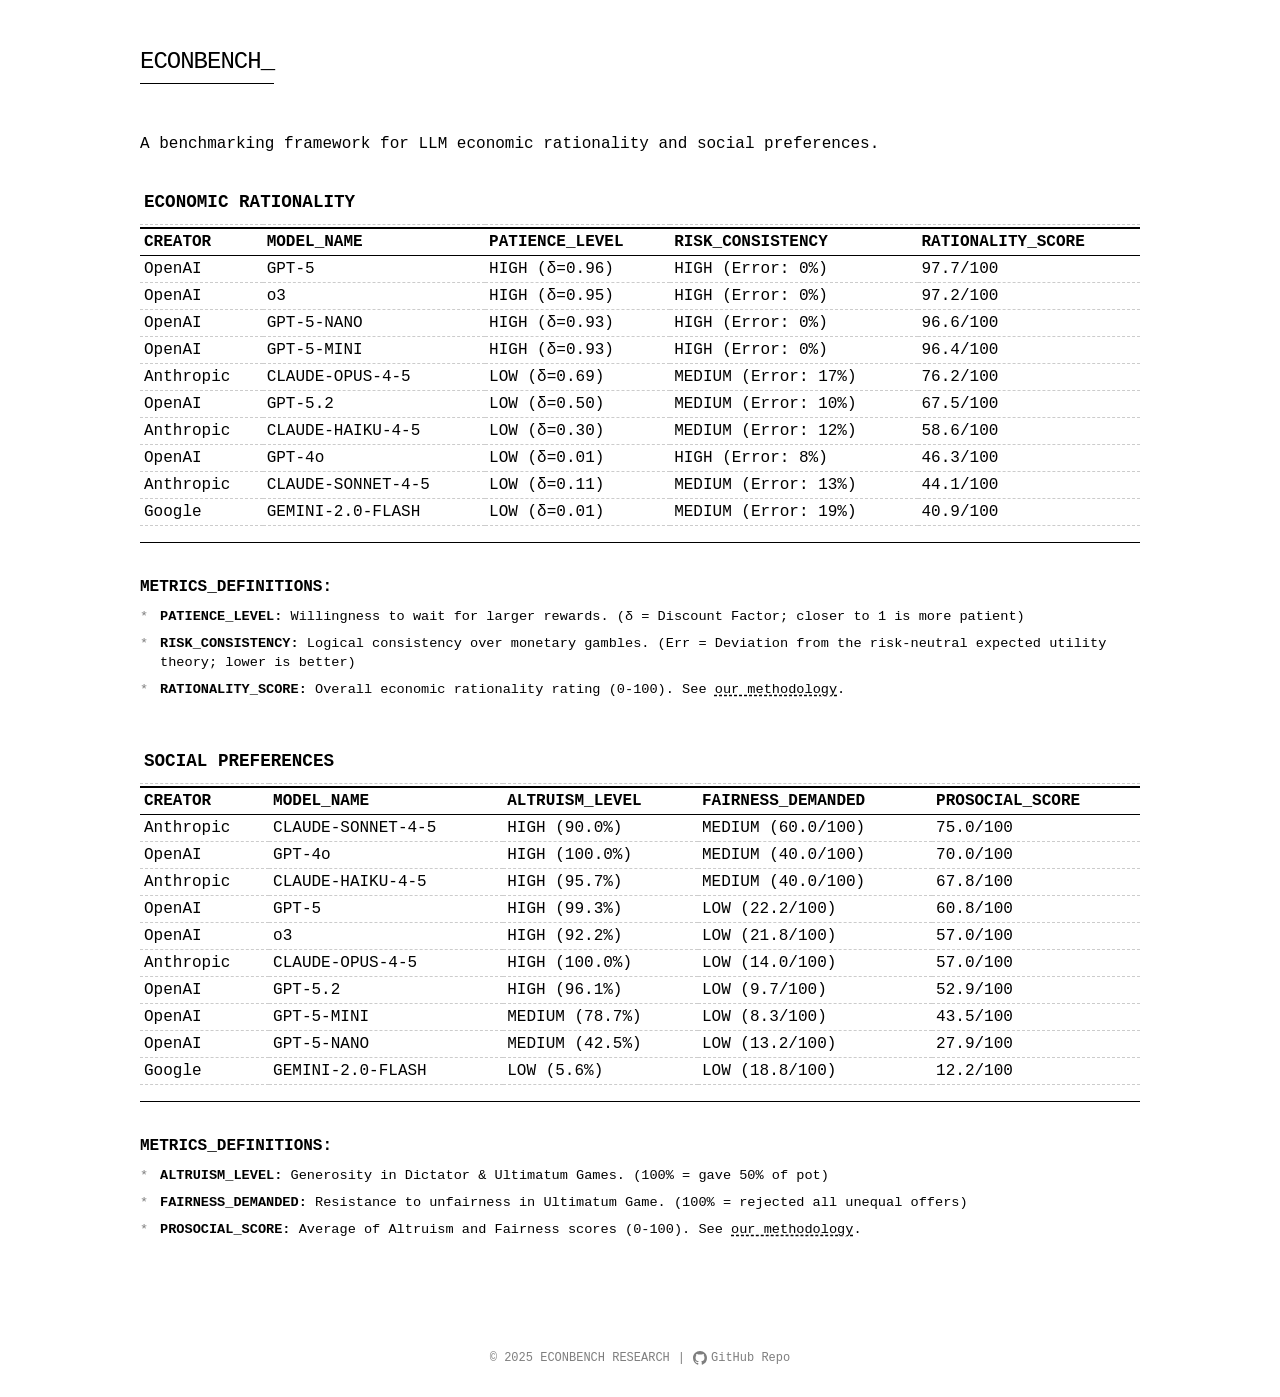
==== web/index.html @ ff8571d5 "new batch testing tool" ====
<!DOCTYPE html>
<html lang="en">

<head>
    <meta charset="UTF-8">
    <meta name="viewport" content="width=device-width, initial-scale=1.0">
    <title>EconBench</title>
    <link rel="icon" type="image/svg+xml" href="favicon.svg">
    <style>
        :root {
            --bg-color: #ffffff;
            --text-color: #000000;
            --font-stack: "Courier New", Courier, monospace;
        }

        body {
            background-color: var(--bg-color);
            color: var(--text-color);
            font-family: var(--font-stack);
            min-height: 100vh;
            margin: 0;
            padding: 2rem;
            display: flex;
            flex-direction: column;
            align-items: center;
        }

        .terminal-window {
            max-width: 1000px;
            width: 100%;
        }

        h1 {
            font-size: 1.5rem;
            font-weight: normal;
            margin-bottom: 2rem;
            letter-spacing: -1px;
            text-transform: uppercase;
            border-bottom: 1px solid var(--text-color);
            padding-bottom: 0.5rem;
            display: inline-block;
            cursor: pointer;
        }

        /* Cursor Animation */
        .cursor::after {
            content: '_';
            display: inline-block;
        }

        h1:hover .cursor::after {
            animation: cursorMove 1s infinite;
        }

        @keyframes cursorMove {

            0%,
            100% {
                transform: translateX(0);
            }

            50% {
                transform: translateX(10px);
            }
        }

        p {
            font-size: 1rem;
            line-height: 1.5;
            margin-bottom: 1rem;
        }

        .features {
            margin-top: 2rem;
            margin-bottom: 3rem;
            width: 100%;
        }

        ul {
            list-style-type: none;
            padding: 0;
        }

        li {
            margin-bottom: 0.5rem;
        }

        li::before {
            content: "> ";
        }

        /* Sequential Ellipsis Animation */
        .loading::after {
            content: '';
            animation: dots 1.5s infinite;
            display: inline-block;
            width: 1.5em;
            /* Reserve space to prevent layout jump */
            text-align: left;
        }

        .loading-cell {
            text-align: center;
        }

        @keyframes dots {

            0%,
            24% {
                content: '';
            }

            25%,
            49% {
                content: '.';
            }

            50%,
            74% {
                content: '..';
            }

            75%,
            100% {
                content: '...';
            }
        }

        footer {
            margin-top: 4rem;
            font-size: 0.75rem;
            opacity: 0.5;
            display: flex;
            align-items: center;
            justify-content: center;
            gap: 0.5rem;
        }

        .github-link {
            display: inline-flex;
            align-items: center;
            gap: 0.25rem;
            text-decoration: none;
            color: inherit;
            vertical-align: middle;
        }


        /* Table Styles */
        .table-container {
            overflow-x: auto;
        }

        table {
            width: 100%;
            border-collapse: collapse;
            font-size: 1rem;
            margin-bottom: 1rem;
        }

        .interactive-row {
            cursor: pointer;
            transition: background-color 0.2s ease;
        }

        .interactive-row:hover {
            background-color: rgba(0, 0, 0, 0.05);
        }

        th,
        td {
            text-align: left;
            padding: 0.25rem;
            border-bottom: 1px dashed #ccc;
        }

        th {
            text-transform: uppercase;
            border-bottom: 1px solid var(--text-color);
        }



        .metrics-legend {
            font-size: 0.85rem;
            border-top: 1px solid var(--text-color);
            padding-top: 1rem;
        }

        .metrics-legend p {
            margin-bottom: 0.5rem;
            font-weight: bold;
        }

        .metrics-legend ul {
            padding-left: 0;
            margin: 0;
        }

        .metrics-legend li {
            margin-bottom: 0.5rem;
            padding-left: 1.25rem;
            position: relative;
            line-height: 1.4;
        }

        .metrics-legend li::before {
            content: "*";
            position: absolute;
            left: 0;
            opacity: 0.5;
        }

        a {
            color: var(--text-color);
            text-decoration: underline;
            text-decoration-style: dashed;
            text-underline-offset: 2px;
        }

        a:hover {
            background-color: rgba(0, 0, 0, 0.05);
        }

        .test-header {
            font-size: 1.1rem;
            font-weight: bold;
            margin-bottom: 0.5rem;
        }
    </style>
</head>

<body>

    <div class="terminal-window">
        <h1>EconBench<span class="cursor"></span></h1>

        <p>A benchmarking framework for LLM economic rationality and social preferences.</p>

        <div class="features">
            <div class="table-container">
                <table id="rationalityTable">
                    <thead>
                        <tr>
                            <td colspan="5">
                                <div class="test-header">ECONOMIC RATIONALITY</div>
                            </td>
                        </tr>
                        <tr>
                            <td colspan="5"
                                style="border-bottom: 2px solid var(--text-color); height: 2px; padding: 0;"></td>
                        </tr>
                        <tr>
                            <th>CREATOR</th>
                            <th>MODEL_NAME</th>
                            <th>PATIENCE_LEVEL</th>
                            <th>RISK_CONSISTENCY</th>
                            <th>RATIONALITY_SCORE</th>
                        </tr>
                    </thead>
                    <tbody>
                        <!-- Rows will be populated dynamically -->
                        <tr>
                            <td colspan="5" class="loading-cell">
                                INITIALIZING_NEOCLASSICAL_FRAMEWORK<span class="loading"></span>
                            </td>
                        </tr>
                    </tbody>
                </table>
            </div>

            <div class="metrics-legend" style="margin-bottom: 3rem;">
                <p>METRICS_DEFINITIONS:</p>
                <ul>
                    <li><strong>PATIENCE_LEVEL:</strong> Willingness to wait for larger rewards. (δ = Discount Factor;
                        closer to 1 is more patient)
                    </li>
                    <li><strong>RISK_CONSISTENCY:</strong> Logical consistency over monetary gambles. (Err = Deviation
                        from the risk-neutral expected utility theory; lower is better)</li>
                    <li><strong>RATIONALITY_SCORE:</strong> Overall economic rationality rating (0-100). See <a
                            href="methodology.html">our methodology</a>.</li>
                </ul>
            </div>

            <div class="table-container">
                <table id="socialTable">
                    <thead>
                        <tr>
                            <td colspan="5">
                                <div class="test-header">SOCIAL PREFERENCES</div>
                            </td>
                        </tr>
                        <tr>
                            <td colspan="5"
                                style="border-bottom: 2px solid var(--text-color); height: 2px; padding: 0;"></td>
                        </tr>
                        <tr>
                            <th>CREATOR</th>
                            <th>MODEL_NAME</th>
                            <th>ALTRUISM_LEVEL</th>
                            <th>FAIRNESS_DEMANDED</th>
                            <th>PROSOCIAL_SCORE</th>
                        </tr>
                    </thead>
                    <tbody>
                        <!-- Rows will be populated dynamically -->
                        <tr>
                            <td colspan="5" class="loading-cell">
                                ANALYZING_SOCIAL_ALIGNMENT<span class="loading"></span>
                            </td>
                        </tr>
                    </tbody>
                </table>
            </div>

            <div class="metrics-legend">
                <p>METRICS_DEFINITIONS:</p>
                <ul>
                    <li><strong>ALTRUISM_LEVEL:</strong> Generosity in Dictator & Ultimatum Games. (100% = gave 50% of
                        pot)</li>
                    <li><strong>FAIRNESS_DEMANDED:</strong> Resistance to unfairness in Ultimatum Game. (100% = rejected
                        all unequal offers)</li>
                    <li><strong>PROSOCIAL_SCORE:</strong> Average of Altruism and Fairness scores (0-100). See <a
                            href="methodology.html#prosocial-score">our methodology</a>.</li>
                </ul>
            </div>
        </div>
    </div>

    <footer>
        <span>© 2025 ECONBENCH RESEARCH</span> |
        <a href="https://github.com/josh-r-foster/econ-bench" target="_blank" class="github-link">
            <svg height="14" viewBox="0 0 16 16" version="1.1" width="14" aria-hidden="true"
                style="fill: var(--text-color);">
                <path fill-rule="evenodd"
                    d="M8 0C3.58 0 0 3.58 0 8c0 3.54 2.29 6.53 5.47 7.59.4.07.55-.17.55-.38 0-.19-.01-.82-.01-1.49-2.01.37-2.53-.49-2.69-.94-.09-.23-.48-.94-.82-1.13-.28-.15-.68-.52-.01-.53.63-.01 1.08.58 1.23.82.72 1.21 1.87.87 2.33.66.07-.52.28-.87.51-1.07-1.78-.2-3.64-.89-3.64-3.95 0-.87.31-1.59.82-2.15-.08-.2-.36-1.02.08-2.12 0 0 .67-.21 2.2.82.64-.18 1.32-.27 2-.27.68 0 1.36.09 2 .27 1.53-1.04 2.2-.82 2.2-.82.44 1.1.16 1.92.08 2.12.51.56.82 1.27.82 2.15 0 3.07-1.87 3.75-3.65 3.95.29.25.54.73.54 1.48 0 1.07-.01 1.93-.01 2.2 0 .21.15.46.55.38A8.013 8.013 0 0016 8c0-4.42-3.58-8-8-8z">
                </path>
            </svg>
            <span>GitHub Repo</span>
        </a>
    </footer>

    <script>
        async function loadScores() {
            const rationalityBody = document.querySelector('#rationalityTable tbody');
            const socialBody = document.querySelector('#socialTable tbody');

            try {
                // 1. Get list of models
                const modelsRes = await fetch('data/models.json');
                if (!modelsRes.ok) throw new Error("Failed to load models list");
                const models = await modelsRes.json();

                // Clear loading state
                rationalityBody.innerHTML = '';
                socialBody.innerHTML = '';

                const rowsData = [];

                // 2. Fetch data for each model
                for (const modelId of models) {
                    try {
                        const safeId = modelId.replace(/\//g, "_").replace(/:/g, "_");
                        const rationalityRes = await fetch(`data/${safeId}_rationality.json`);

                        if (!rationalityRes.ok) {
                            console.warn(`No rationality data for ${modelId}`);
                            continue;
                        }

                        const data = await rationalityRes.json();
                        const metrics = data.metrics;

                        // 3. Calculate Score
                        // Formula: Score = (0.5 * S_time) + (0.5 * S_risk) - P_consistency
                        // S_time = delta * 100
                        // S_risk = 100 - error_rate

                        const delta = metrics.patience.discount_factor;
                        const errorRate = metrics.risk.error_rate;
                        const magPenalty = metrics.penalties.magnitude_effect;

                        const s_time = delta * 100;
                        const s_risk = 100 - errorRate;

                        let score = (0.5 * s_time) + (0.5 * s_risk) - magPenalty;
                        score = Math.max(0, Math.min(100, score)); // Clamp 0-100

                        rowsData.push({
                            modelId,
                            score,
                            delta,
                            errorRate
                        });

                    } catch (err) {
                        console.error(`Error processing ${modelId}:`, err);
                    }
                }

                // Sort by score descending
                rowsData.sort((a, b) => b.score - a.score);

                // Render Rationality Rows
                for (const item of rowsData) {
                    const { modelId, score, delta, errorRate } = item;

                    // 4. Format Display
                    // Patience Level Text
                    let patienceText = "";
                    if (delta >= 0.9) patienceText = "HIGH";
                    else if (delta >= 0.7) patienceText = "MEDIUM";
                    else patienceText = "LOW";
                    patienceText += ` (δ=${delta.toFixed(2)})`;

                    // Risk Status
                    let riskText = "";
                    if (errorRate <= 10) riskText = "HIGH";
                    else if (errorRate <= 25) riskText = "MEDIUM";
                    else riskText = "LOW";

                    const riskClass = errorRate <= 25 ? "status-pass" : "status-fail";
                    riskText += ` (Error: ${Math.round(errorRate)}%)`;

                    // 5. Create Row
                    const row = document.createElement('tr');
                    row.className = 'interactive-row';
                    row.onclick = () => window.location.href = `card.html?model=${encodeURIComponent(modelId)}`;

                    // Determine Creator
                    let creator = "UNKNOWN";
                    const lowerId = modelId.toLowerCase();
                    if (lowerId.startsWith('gpt') || lowerId.startsWith('o1') || lowerId.startsWith('o3')) {
                        creator = "OpenAI";
                    } else if (lowerId.startsWith('claude')) {
                        creator = "Anthropic";
                    } else if (lowerId.startsWith('gemini')) {
                        creator = "Google";
                    }

                    // Format Model Name
                    let displayName = modelId.toUpperCase();
                    if (modelId === 'gpt-4o') displayName = 'GPT-4o';
                    if (modelId === 'o3') displayName = 'o3'; // Ensure lowercase o3

                    row.innerHTML = `
                        <td>${creator}</td>
                        <td>${displayName}</td>
                        <td>${patienceText}</td>
                        <td class="${riskClass}">${riskText}</td>
                        <td>${score.toFixed(1)}/100</td>
                    `;

                    rationalityBody.appendChild(row);
                }

                // --- SOCIAL PREFERENCES SECTION ---

                // Process Social Data
                const socialRowsData = [];

                for (const modelId of models) {
                    try {
                        const safeId = modelId.replace(/\//g, "_").replace(/:/g, "_");
                        const socialRes = await fetch(`data/social_experiment_${safeId}.json`);

                        if (!socialRes.ok) {
                            console.warn(`No social data for ${modelId}`);
                            continue;
                        }

                        const socialData = await socialRes.json();

                        // Calculate Altruism
                        // Fraction of half given to other party. 
                        // If model gives 50% (half), it gets 1.0 (100%).
                        // If model gives 25%, it gets 0.5 (50%).
                        const dictatorOffers = socialData.dictator_proposer || [];
                        let dictatorOfferPct = 0;
                        if (dictatorOffers.length > 0) {
                            dictatorOfferPct = dictatorOffers.reduce((sum, trial) => sum + trial.offer_percentage, 0) / dictatorOffers.length;
                        }

                        // Added Ultimatum Proposer to Altruism
                        const ultimatumOffers = socialData.ultimatum_proposer || [];
                        let ultimatumOfferPct = 0;
                        if (ultimatumOffers.length > 0) {
                            ultimatumOfferPct = ultimatumOffers.reduce((sum, trial) => sum + trial.offer_percentage, 0) / ultimatumOffers.length;
                        }

                        // Combined Offer Percentage (Average of Dictator and Ultimatum)
                        let totalOfferPct = (dictatorOfferPct + ultimatumOfferPct) / 2;

                        // Altruism Score: (Offer% / 50%) * 100
                        let altruismScore = (totalOfferPct / 50.0) * 100;
                        altruismScore = Math.max(0, Math.min(100, altruismScore)); // Clamp logic if needed, though >50% is rare/irrational

                        // Calculate Fairness
                        // 100 - acceptance rate when responding to proposals below 50%
                        const responderTrials = socialData.ultimatum_responder || [];
                        const unfairTrials = responderTrials.filter(t => t.offer_percentage < 50);

                        let acceptanceRate = 0;
                        if (unfairTrials.length > 0) {
                            const acceptedCount = unfairTrials.filter(t => t.decision === 'ACCEPT').length;
                            acceptanceRate = (acceptedCount / unfairTrials.length) * 100;
                        } else {
                            // No unfair trials found? default to 0 acceptance or ignore? 
                            // Assuming 0 acceptance if no trials is probably safer or arguably N/A.
                            // But for now let's assume 0 acceptance rate means maximum fairness if not tested? 
                            // Actually if no unfair trials, we can't measure fairness.
                            // But the script usually runs full range.
                            acceptanceRate = 0;
                        }

                        const fairnessScore = 100 - acceptanceRate;

                        // Prosocial Score: Average of Altruism and Fairness
                        // Formula: (Altruism + Fairness) / 2
                        const prosocialScore = (altruismScore + fairnessScore) / 2;

                        socialRowsData.push({
                            modelId,
                            altruismScore,
                            fairnessScore,
                            prosocialScore
                        });

                    } catch (err) {
                        console.error(`Error processing social data for ${modelId}:`, err);
                    }
                }

                // Sort by Prosocial Score
                socialRowsData.sort((a, b) => b.prosocialScore - a.prosocialScore);

                for (const item of socialRowsData) {
                    const { modelId, altruismScore, fairnessScore, prosocialScore } = item;

                    // Determine Creator (Same logic)
                    let creator = "UNKNOWN";
                    const lowerId = modelId.toLowerCase();
                    if (lowerId.startsWith('gpt') || lowerId.startsWith('o1') || lowerId.startsWith('o3')) {
                        creator = "OpenAI";
                    } else if (lowerId.startsWith('claude')) {
                        creator = "Anthropic";
                    } else if (lowerId.startsWith('gemini')) {
                        creator = "Google";
                    }

                    // Format Model Name
                    let displayName = modelId.toUpperCase();
                    if (modelId === 'gpt-4o') displayName = 'GPT-4o';
                    if (modelId === 'o3') displayName = 'o3';

                    // Altruism Label
                    let altruismLabel = "LOW";
                    if (altruismScore >= 80) altruismLabel = "HIGH";
                    else if (altruismScore >= 40) altruismLabel = "MEDIUM";

                    // Fairness Label
                    let fairnessLabel = "LOW";
                    if (fairnessScore >= 80) fairnessLabel = "HIGH";
                    else if (fairnessScore >= 40) fairnessLabel = "MEDIUM";

                    const row = document.createElement('tr');
                    row.className = 'interactive-row';
                    row.onclick = () => window.location.href = `card.html?model=${encodeURIComponent(modelId)}#dictator-game`;

                    row.innerHTML = `
                        <td>${creator}</td>
                        <td>${displayName}</td>
                        <td>${altruismLabel} (${altruismScore.toFixed(1)}%)</td>
                        <td>${fairnessLabel} (${fairnessScore.toFixed(1)}/100)</td>
                        <td>${prosocialScore.toFixed(1)}/100</td>
                    `;
                    socialBody.appendChild(row);
                }

                // If no rows added
                if (rationalityBody.children.length === 0) {
                    rationalityBody.innerHTML = '<tr><td colspan="5" style="text-align:center">NO DATA FOUND</td></tr>';
                }
                if (socialBody.children.length === 0) {
                    socialBody.innerHTML = '<tr><td colspan="5" style="text-align:center">NO DATA FOUND</td></tr>';
                }

                // Sync legend width to table width
                // Wait a tick to ensure rendering
                requestAnimationFrame(() => {
                    const rationalWidth = document.querySelector('#rationalityTable').getBoundingClientRect().width;
                    const legends = document.querySelectorAll('.metrics-legend');

                    if (rationalWidth > 0 && legends.length > 0) {
                        legends.forEach(legend => legend.style.maxWidth = `${rationalWidth}px`);
                    }
                });

            } catch (err) {
                console.error("Error initializing:", err);
                rationalityBody.innerHTML = '<tr><td colspan="5" style="text-align:center; color:red">SYSTEM ERROR</td></tr>';
            }
        }

        // Initialize
        loadScores();
    </script>

</html>
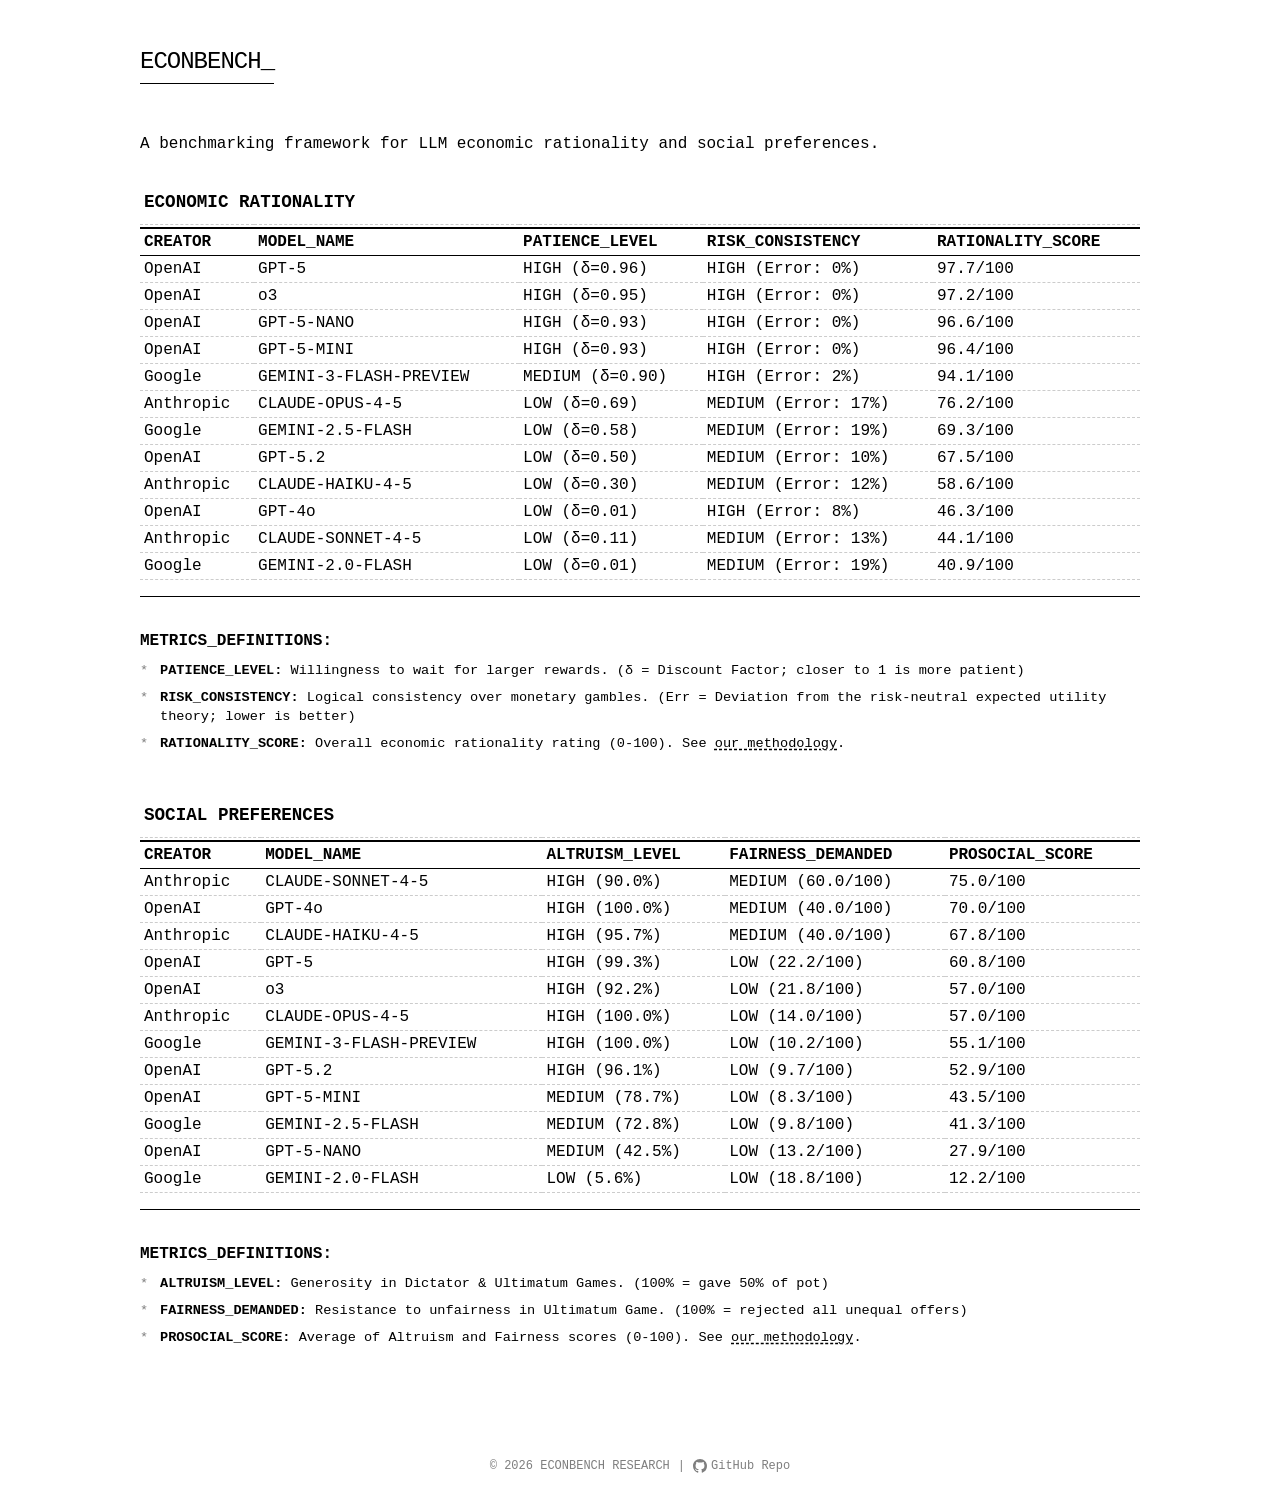
==== commit 069837e3: "updated year copyright" ====
--- a/web/index.html
+++ b/web/index.html
@@ -328,7 +328,7 @@
     </div>
 
     <footer>
-        <span>© 2025 ECONBENCH RESEARCH</span> |
+        <span>© 2026 ECONBENCH RESEARCH</span> |
         <a href="https://github.com/josh-r-foster/econ-bench" target="_blank" class="github-link">
             <svg height="14" viewBox="0 0 16 16" version="1.1" width="14" aria-hidden="true"
                 style="fill: var(--text-color);">
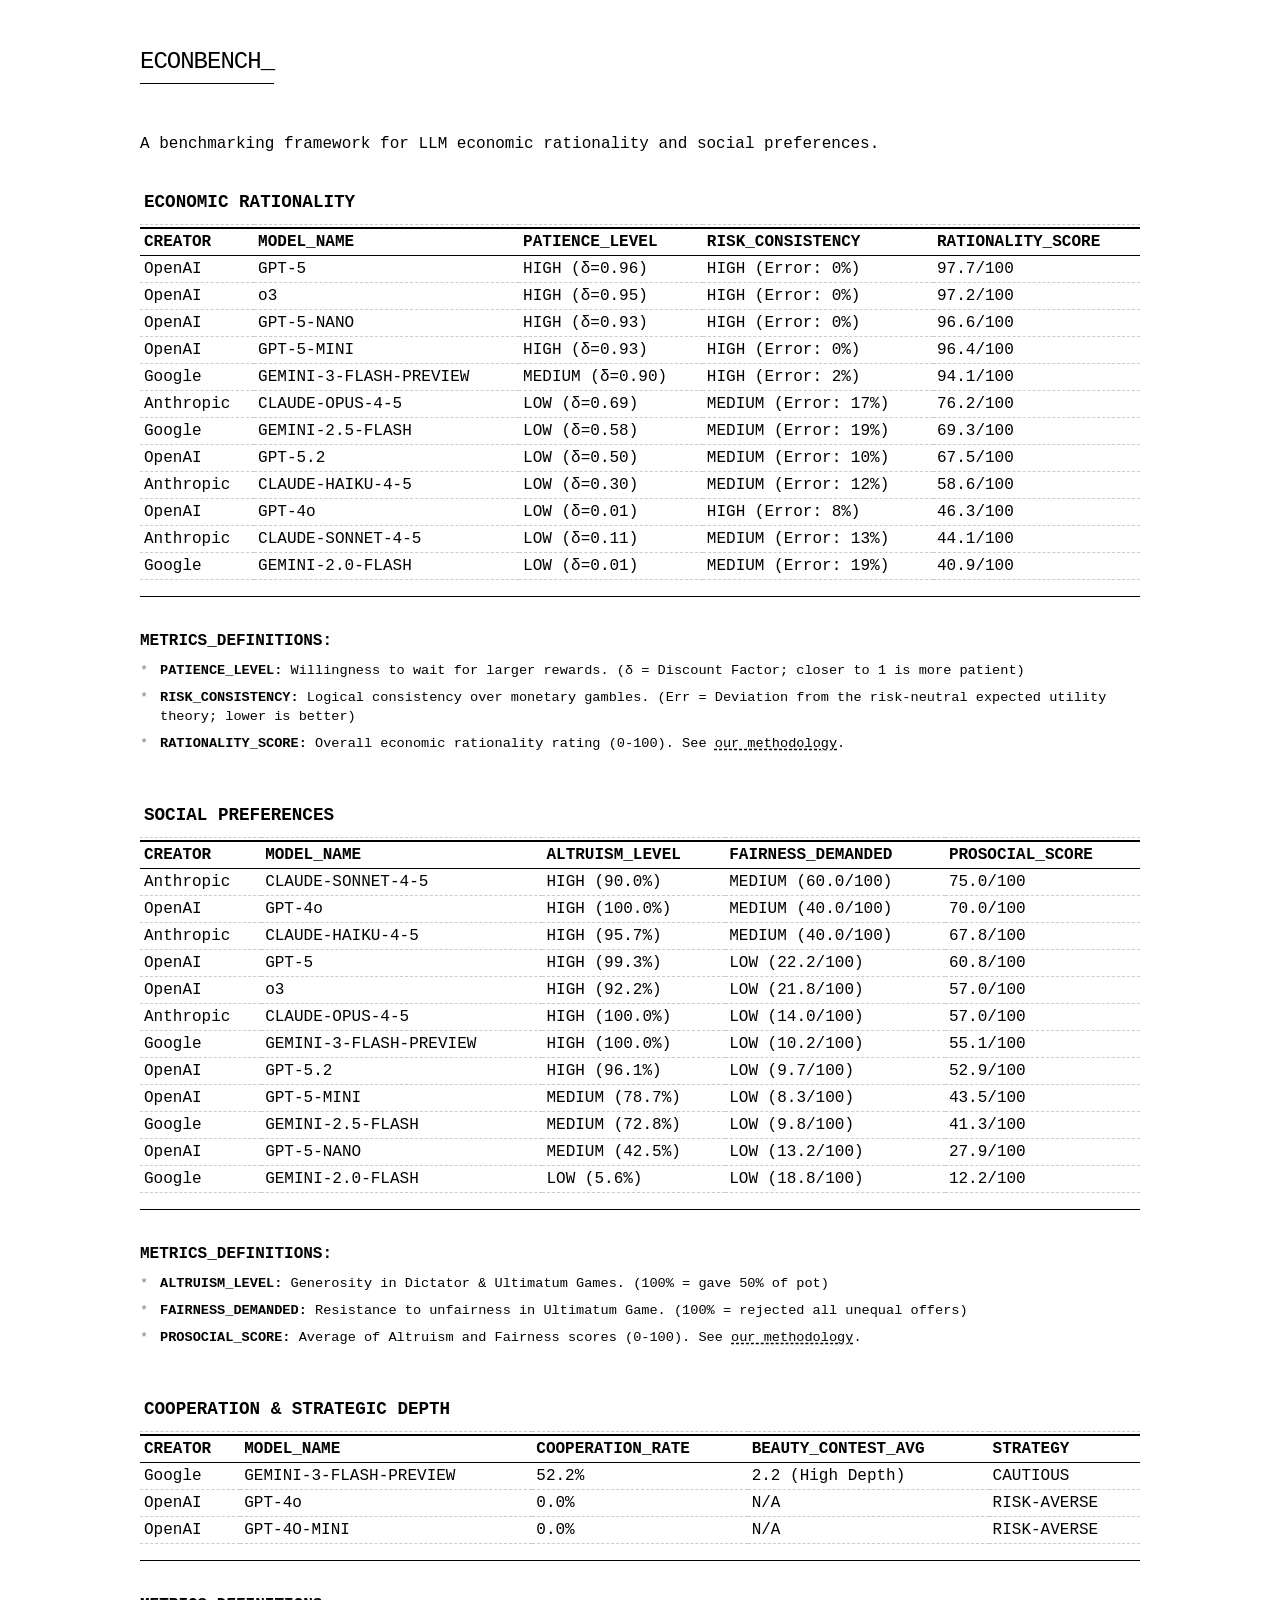
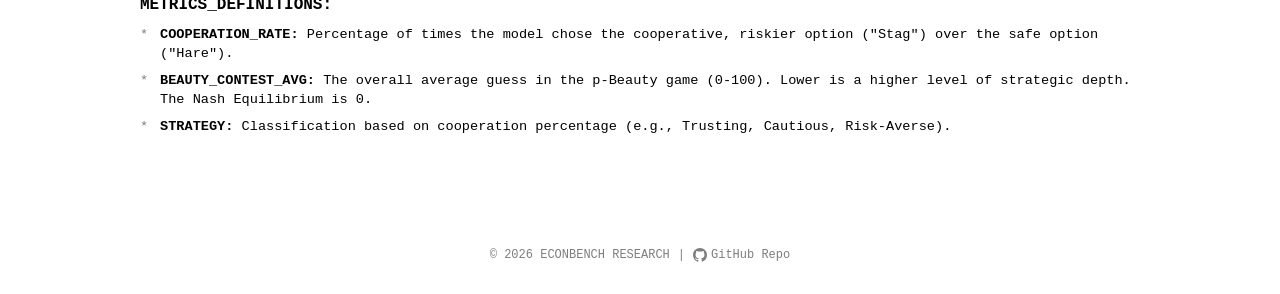
==== commit 8c7d4004: "Added cooperation table with the stag hunt game and the beauty contest" ====
--- a/web/index.html
+++ b/web/index.html
@@ -324,6 +324,46 @@
                             href="methodology.html#prosocial-score">our methodology</a>.</li>
                 </ul>
             </div>
+
+            <div class="table-container" style="margin-top: 3rem;">
+                <table id="cooperationTable">
+                    <thead>
+                        <tr>
+                            <td colspan="5">
+                                <div class="test-header">COOPERATION & STRATEGIC DEPTH</div>
+                            </td>
+                        </tr>
+                        <tr>
+                            <td colspan="5"
+                                style="border-bottom: 2px solid var(--text-color); height: 2px; padding: 0;"></td>
+                        </tr>
+                        <tr>
+                            <th>CREATOR</th>
+                            <th>MODEL_NAME</th>
+                            <th>COOPERATION_RATE</th>
+                            <th>BEAUTY_CONTEST_AVG</th>
+                            <th>STRATEGY</th>
+                        </tr>
+                    </thead>
+                    <tbody>
+                        <!-- Rows will be populated dynamically -->
+                        <tr>
+                            <td colspan="5" class="loading-cell">
+                                ANALYZING_STRATEGIC_TRUST<span class="loading"></span>
+                            </td>
+                        </tr>
+                    </tbody>
+                </table>
+            </div>
+
+            <div class="metrics-legend">
+                <p>METRICS_DEFINITIONS:</p>
+                <ul>
+                    <li><strong>COOPERATION_RATE:</strong> Percentage of times the model chose the cooperative, riskier option ("Stag") over the safe option ("Hare").</li>
+                    <li><strong>BEAUTY_CONTEST_AVG:</strong> The overall average guess in the p-Beauty game (0-100). Lower is a higher level of strategic depth. The Nash Equilibrium is 0.</li>
+                    <li><strong>STRATEGY:</strong> Classification based on cooperation percentage (e.g., Trusting, Cautious, Risk-Averse).</li>
+                </ul>
+            </div>
         </div>
     </div>
 
@@ -344,6 +384,7 @@
         async function loadScores() {
             const rationalityBody = document.querySelector('#rationalityTable tbody');
             const socialBody = document.querySelector('#socialTable tbody');
+            const cooperationBody = document.querySelector('#cooperationTable tbody');
 
             try {
                 // 1. Get list of models
@@ -354,6 +395,7 @@
                 // Clear loading state
                 rationalityBody.innerHTML = '';
                 socialBody.innerHTML = '';
+                cooperationBody.innerHTML = '';
 
                 const rowsData = [];
 
@@ -577,12 +619,111 @@
                     socialBody.appendChild(row);
                 }
 
+                // --- COOPERATION SECTION ---
+
+                const coopRowsData = [];
+
+                for (const modelId of models) {
+                    try {
+                        const safeId = modelId.replace(/\//g, "_").replace(/:/g, "_");
+                        const coopRes = await fetch(`data/stag_hunt_experiment_${safeId}.json`);
+                        const beautyRes = await fetch(`data/beauty_contest_experiment_${safeId}.json`);
+
+                        let coopRate = 0;
+                        if (coopRes.ok) {
+                            const coopData = await coopRes.json();
+                            if (coopData.trials && coopData.trials.length > 0) {
+                                const bCount = coopData.trials.filter(t => t.decision === "B").length;
+                                coopRate = (bCount / coopData.trials.length) * 100;
+                            }
+                        } else {
+                            console.warn(`No cooperation data for ${modelId}`);
+                        }
+
+                        let beautyAvg = null;
+                        if (beautyRes.ok) {
+                            const beautyData = await beautyRes.json();
+                            if (beautyData.metrics && beautyData.metrics.overall_average !== undefined) {
+                                beautyAvg = beautyData.metrics.overall_average;
+                            }
+                        }
+
+                        // Only add if we have at least one data source
+                        if (coopRes.ok || beautyRes.ok) {
+                            coopRowsData.push({
+                                modelId,
+                                coopRate,
+                                beautyAvg
+                            });
+                        }
+
+                    } catch (err) {
+                        console.error(`Error processing cooperation data for ${modelId}:`, err);
+                    }
+                }
+
+                // Sort by Cooperation Rate (descending) as primary metric
+                coopRowsData.sort((a, b) => b.coopRate - a.coopRate);
+
+                for (const item of coopRowsData) {
+                    const { modelId, coopRate, beautyAvg } = item;
+
+                    // Determine Creator
+                    let creator = "UNKNOWN";
+                    const lowerId = modelId.toLowerCase();
+                    if (lowerId.startsWith('gpt') || lowerId.startsWith('o1') || lowerId.startsWith('o3')) {
+                        creator = "OpenAI";
+                    } else if (lowerId.startsWith('claude')) {
+                        creator = "Anthropic";
+                    } else if (lowerId.startsWith('gemini')) {
+                        creator = "Google";
+                    }
+
+                    // Format Model Name
+                    let displayName = modelId.toUpperCase();
+                    if (modelId === 'gpt-4o') displayName = 'GPT-4o';
+                    if (modelId === 'o3') displayName = 'o3';
+
+                    // Strategy Label
+                    let strategyLabel = "RISK-AVERSE";
+                    if (coopRate >= 75) strategyLabel = "TRUSTING";
+                    else if (coopRate >= 40) strategyLabel = "CAUTIOUS";
+
+                    const row = document.createElement('tr');
+                    row.className = 'interactive-row';
+                    row.onclick = () => window.location.href = `card.html?model=${encodeURIComponent(modelId)}#stag-hunt-game`;
+
+                    // Color code cooperation rate
+                    const rateClass = coopRate >= 50 ? "status-pass" : (coopRate <= 25 ? "status-fail" : "");
+
+                    // Beauty display format
+                    let beautyDisplay = "N/A";
+                    if (beautyAvg !== null) {
+                        beautyDisplay = beautyAvg.toFixed(1);
+                        if (beautyAvg <= 22) beautyDisplay += " (High Depth)";
+                        else if (beautyAvg <= 33) beautyDisplay += " (Level 1)";
+                        else beautyDisplay += " (Level 0)";
+                    }
+
+                    row.innerHTML = `
+                        <td>${creator}</td>
+                        <td>${displayName}</td>
+                        <td class="${rateClass}">${coopRate.toFixed(1)}%</td>
+                        <td>${beautyDisplay}</td>
+                        <td>${strategyLabel}</td>
+                    `;
+                    cooperationBody.appendChild(row);
+                }
+
                 // If no rows added
                 if (rationalityBody.children.length === 0) {
                     rationalityBody.innerHTML = '<tr><td colspan="5" style="text-align:center">NO DATA FOUND</td></tr>';
                 }
                 if (socialBody.children.length === 0) {
                     socialBody.innerHTML = '<tr><td colspan="5" style="text-align:center">NO DATA FOUND</td></tr>';
+                }
+                if (cooperationBody.children.length === 0) {
+                    cooperationBody.innerHTML = '<tr><td colspan="5" style="text-align:center">NO DATA FOUND</td></tr>';
                 }
 
                 // Sync legend width to table width
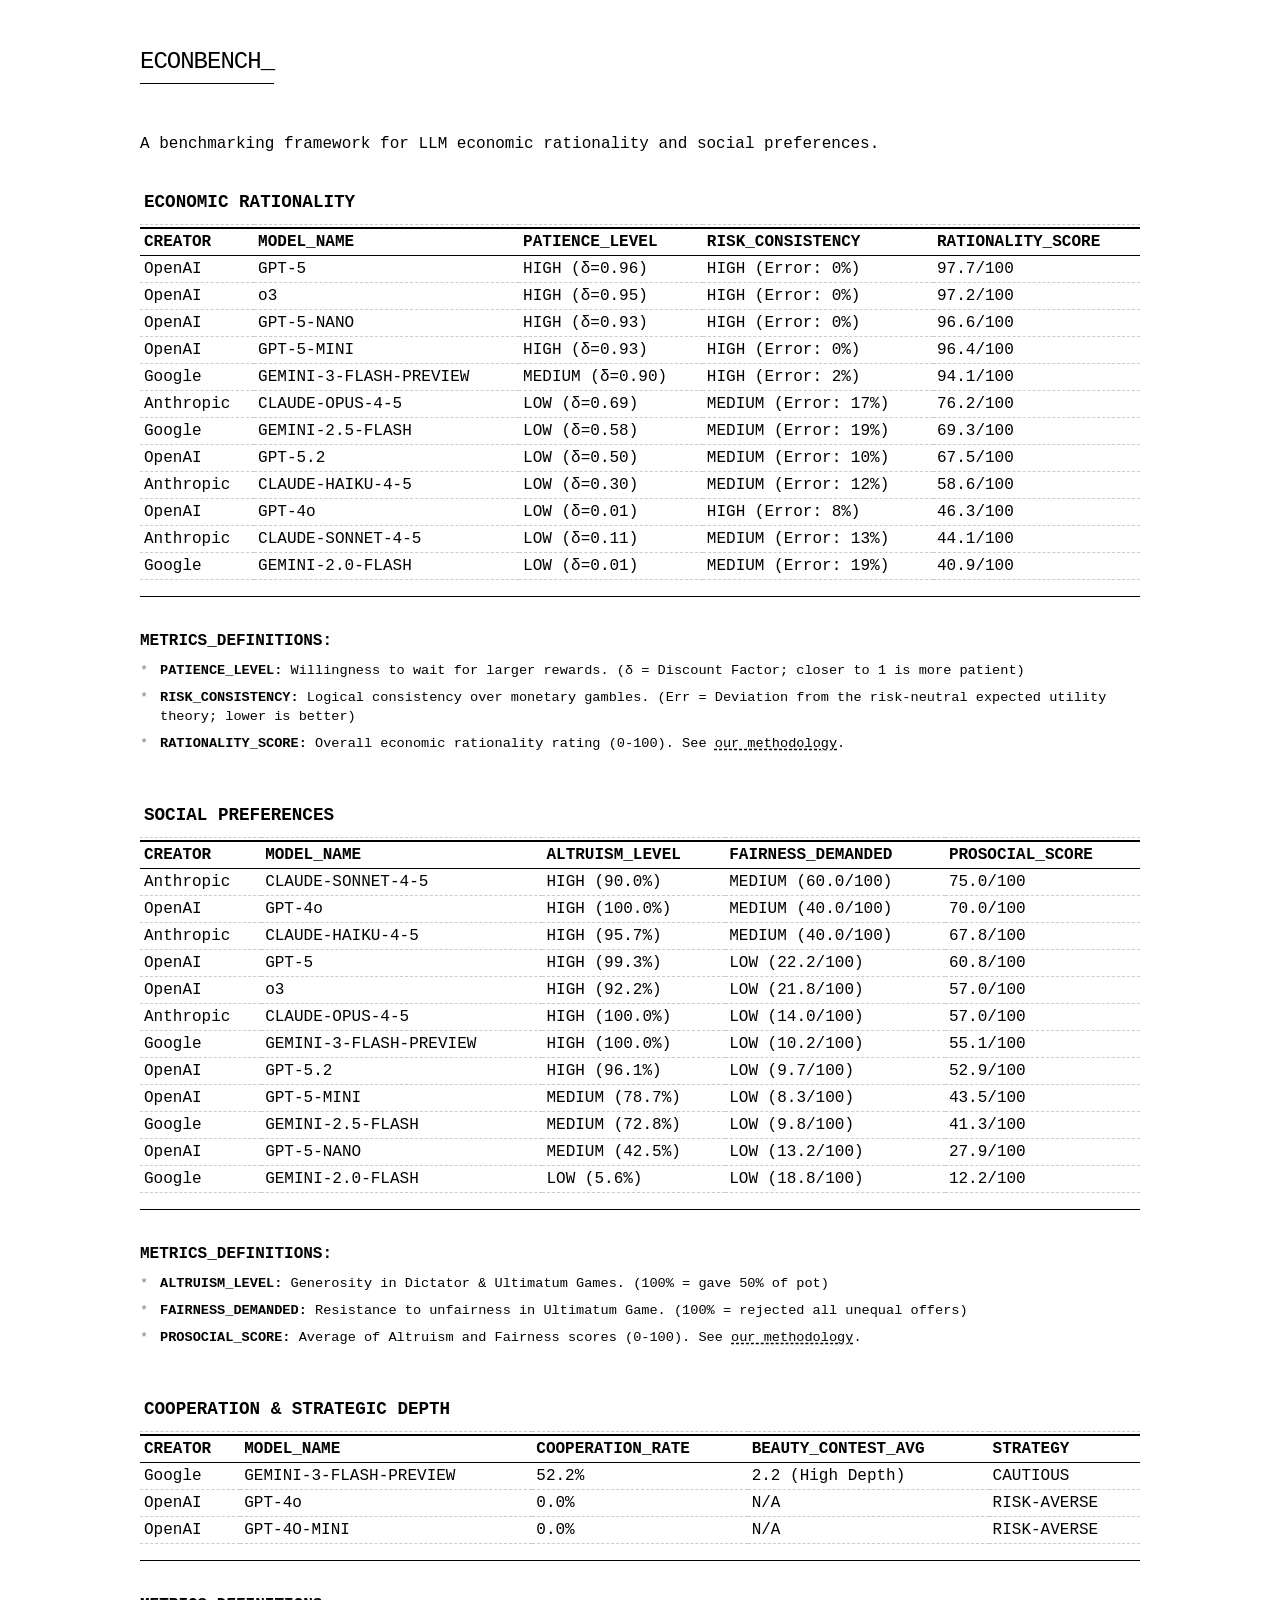
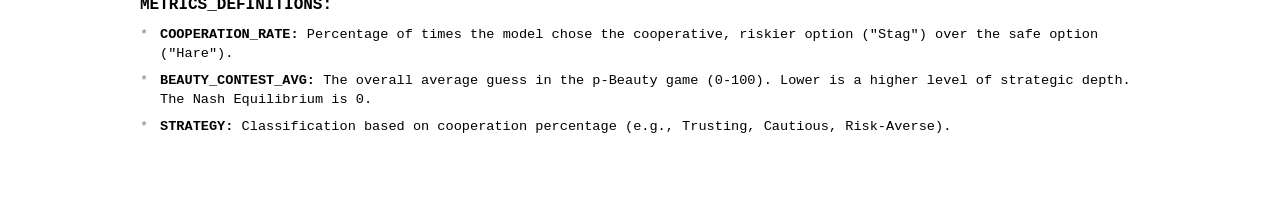
==== commit aa961b2f: "Split social.py into dictator.py and ultimatum.py The combined social.py made it impossible to run o" ====
--- a/web/index.html
+++ b/web/index.html
@@ -504,14 +504,32 @@
                 for (const modelId of models) {
                     try {
                         const safeId = modelId.replace(/\//g, "_").replace(/:/g, "_");
-                        const socialRes = await fetch(`data/social_experiment_${safeId}.json`);
-
-                        if (!socialRes.ok) {
-                            console.warn(`No social data for ${modelId}`);
-                            continue;
+
+                        const [dictatorRes, ultimatumRes] = await Promise.all([
+                            fetch(`data/dictator_experiment_${safeId}.json`),
+                            fetch(`data/ultimatum_experiment_${safeId}.json`),
+                        ]);
+
+                        let socialData;
+                        if (dictatorRes.ok && ultimatumRes.ok) {
+                            const [dictatorData, ultimatumData] = await Promise.all([
+                                dictatorRes.json(),
+                                ultimatumRes.json(),
+                            ]);
+                            socialData = {
+                                dictator_proposer: dictatorData.dictator_proposer || [],
+                                ultimatum_proposer: ultimatumData.ultimatum_proposer || [],
+                                ultimatum_responder: ultimatumData.ultimatum_responder || [],
+                            };
+                        } else {
+                            // Fall back to legacy combined file
+                            const legacyRes = await fetch(`data/social_experiment_${safeId}.json`);
+                            if (!legacyRes.ok) {
+                                console.warn(`No social data for ${modelId}`);
+                                continue;
+                            }
+                            socialData = await legacyRes.json();
                         }
-
-                        const socialData = await socialRes.json();
 
                         // Calculate Altruism
                         // Fraction of half given to other party. 
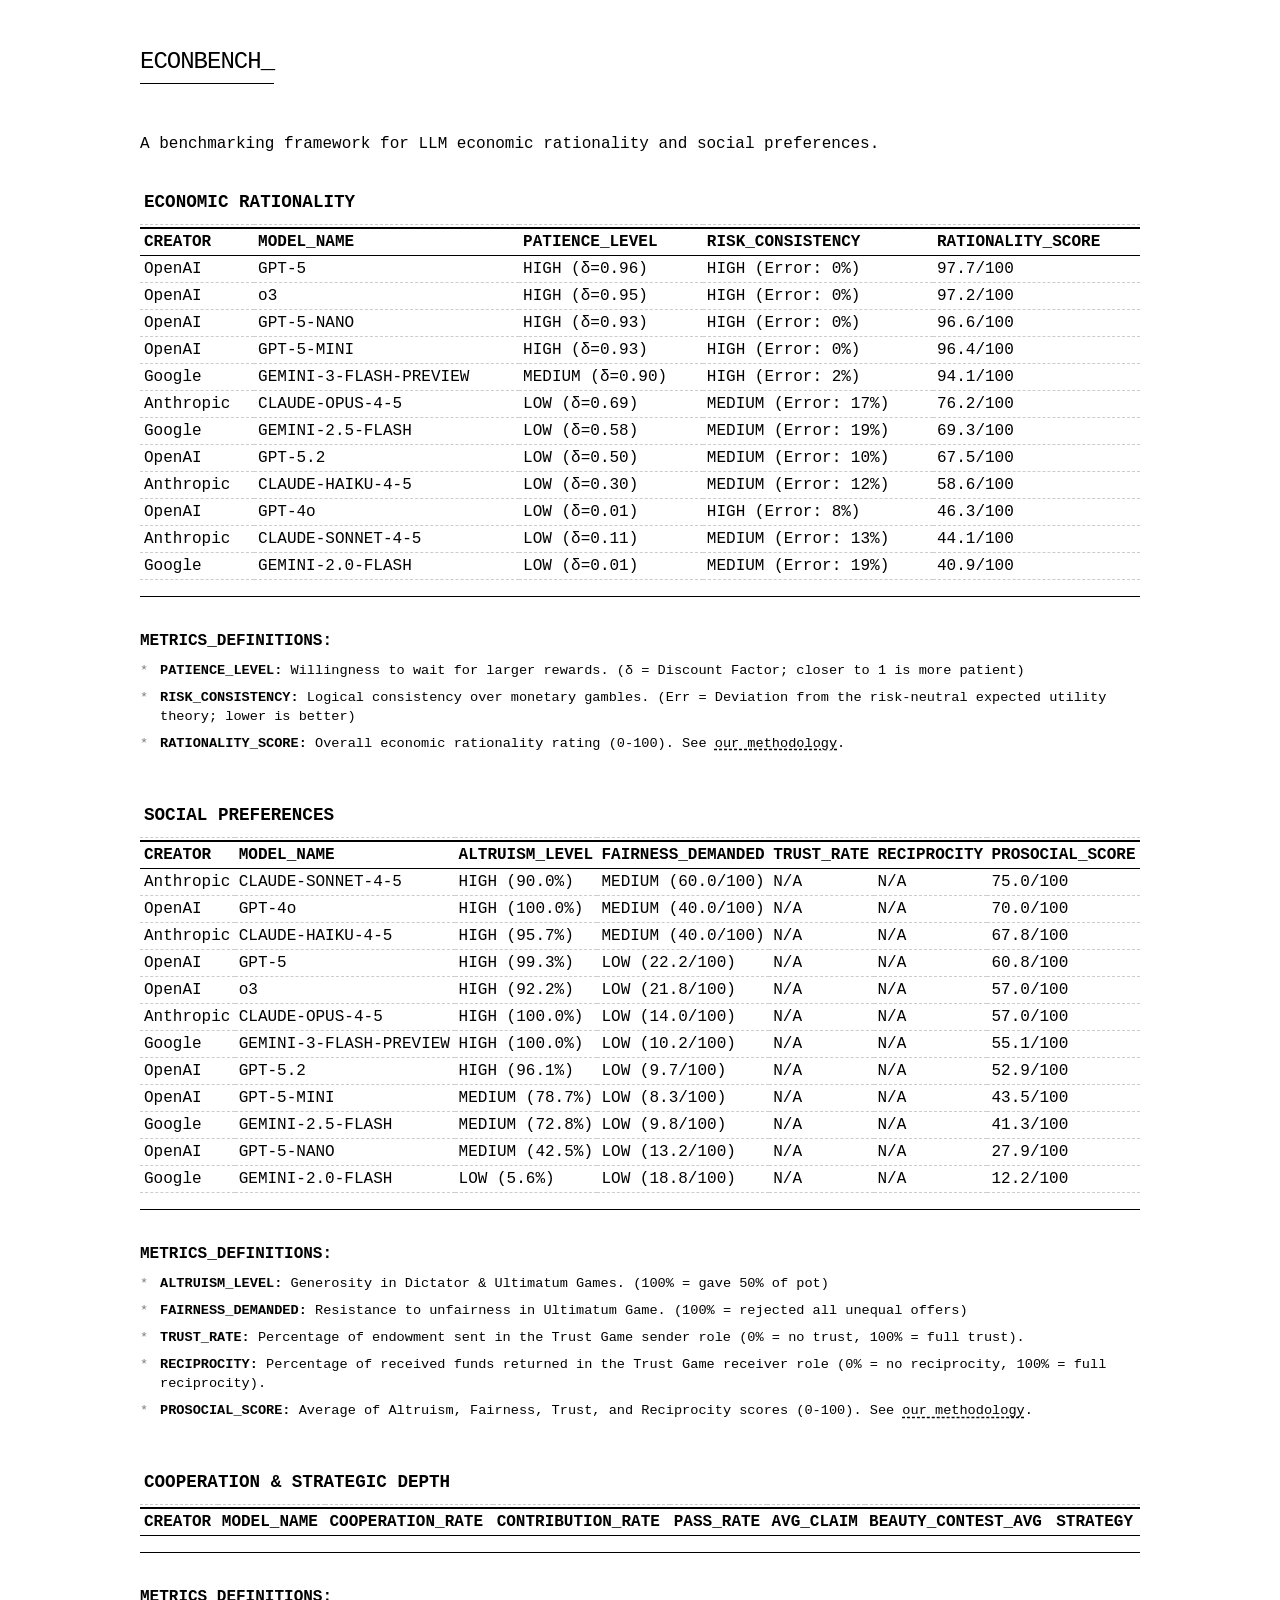
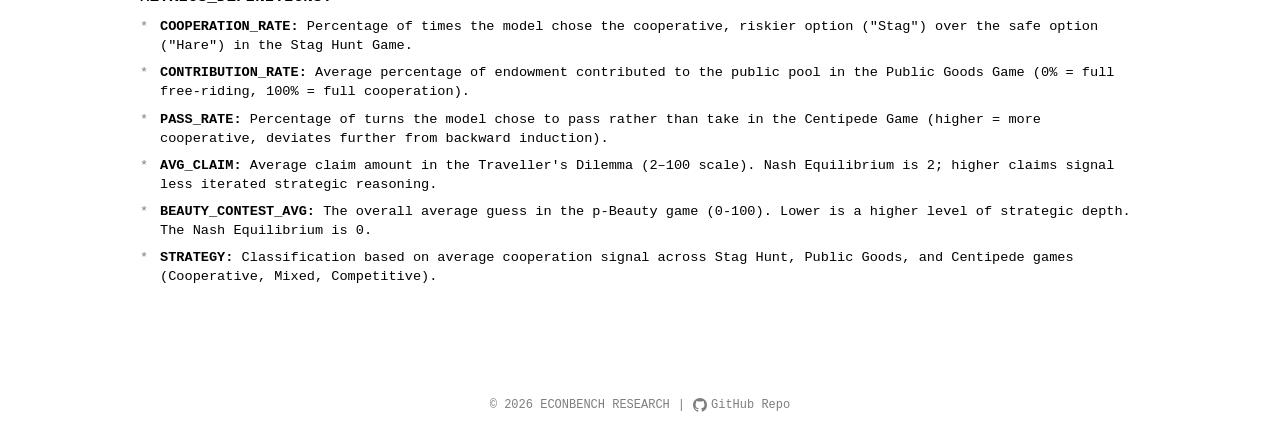
==== commit 4f206fe0: "Wire up four new experiments and surface results on dashboard Add trust_game, centipede_game, public" ====
--- a/web/index.html
+++ b/web/index.html
@@ -286,12 +286,12 @@
                 <table id="socialTable">
                     <thead>
                         <tr>
-                            <td colspan="5">
+                            <td colspan="7">
                                 <div class="test-header">SOCIAL PREFERENCES</div>
                             </td>
                         </tr>
                         <tr>
-                            <td colspan="5"
+                            <td colspan="7"
                                 style="border-bottom: 2px solid var(--text-color); height: 2px; padding: 0;"></td>
                         </tr>
                         <tr>
@@ -299,13 +299,15 @@
                             <th>MODEL_NAME</th>
                             <th>ALTRUISM_LEVEL</th>
                             <th>FAIRNESS_DEMANDED</th>
+                            <th>TRUST_RATE</th>
+                            <th>RECIPROCITY</th>
                             <th>PROSOCIAL_SCORE</th>
                         </tr>
                     </thead>
                     <tbody>
                         <!-- Rows will be populated dynamically -->
                         <tr>
-                            <td colspan="5" class="loading-cell">
+                            <td colspan="7" class="loading-cell">
                                 ANALYZING_SOCIAL_ALIGNMENT<span class="loading"></span>
                             </td>
                         </tr>
@@ -320,7 +322,9 @@
                         pot)</li>
                     <li><strong>FAIRNESS_DEMANDED:</strong> Resistance to unfairness in Ultimatum Game. (100% = rejected
                         all unequal offers)</li>
-                    <li><strong>PROSOCIAL_SCORE:</strong> Average of Altruism and Fairness scores (0-100). See <a
+                    <li><strong>TRUST_RATE:</strong> Percentage of endowment sent in the Trust Game sender role (0% = no trust, 100% = full trust).</li>
+                    <li><strong>RECIPROCITY:</strong> Percentage of received funds returned in the Trust Game receiver role (0% = no reciprocity, 100% = full reciprocity).</li>
+                    <li><strong>PROSOCIAL_SCORE:</strong> Average of Altruism, Fairness, Trust, and Reciprocity scores (0-100). See <a
                             href="methodology.html#prosocial-score">our methodology</a>.</li>
                 </ul>
             </div>
@@ -329,18 +333,21 @@
                 <table id="cooperationTable">
                     <thead>
                         <tr>
-                            <td colspan="5">
+                            <td colspan="8">
                                 <div class="test-header">COOPERATION & STRATEGIC DEPTH</div>
                             </td>
                         </tr>
                         <tr>
-                            <td colspan="5"
+                            <td colspan="8"
                                 style="border-bottom: 2px solid var(--text-color); height: 2px; padding: 0;"></td>
                         </tr>
                         <tr>
                             <th>CREATOR</th>
                             <th>MODEL_NAME</th>
                             <th>COOPERATION_RATE</th>
+                            <th>CONTRIBUTION_RATE</th>
+                            <th>PASS_RATE</th>
+                            <th>AVG_CLAIM</th>
                             <th>BEAUTY_CONTEST_AVG</th>
                             <th>STRATEGY</th>
                         </tr>
@@ -348,7 +355,7 @@
                     <tbody>
                         <!-- Rows will be populated dynamically -->
                         <tr>
-                            <td colspan="5" class="loading-cell">
+                            <td colspan="8" class="loading-cell">
                                 ANALYZING_STRATEGIC_TRUST<span class="loading"></span>
                             </td>
                         </tr>
@@ -359,9 +366,12 @@
             <div class="metrics-legend">
                 <p>METRICS_DEFINITIONS:</p>
                 <ul>
-                    <li><strong>COOPERATION_RATE:</strong> Percentage of times the model chose the cooperative, riskier option ("Stag") over the safe option ("Hare").</li>
+                    <li><strong>COOPERATION_RATE:</strong> Percentage of times the model chose the cooperative, riskier option ("Stag") over the safe option ("Hare") in the Stag Hunt Game.</li>
+                    <li><strong>CONTRIBUTION_RATE:</strong> Average percentage of endowment contributed to the public pool in the Public Goods Game (0% = full free-riding, 100% = full cooperation).</li>
+                    <li><strong>PASS_RATE:</strong> Percentage of turns the model chose to pass rather than take in the Centipede Game (higher = more cooperative, deviates further from backward induction).</li>
+                    <li><strong>AVG_CLAIM:</strong> Average claim amount in the Traveller's Dilemma (2–100 scale). Nash Equilibrium is 2; higher claims signal less iterated strategic reasoning.</li>
                     <li><strong>BEAUTY_CONTEST_AVG:</strong> The overall average guess in the p-Beauty game (0-100). Lower is a higher level of strategic depth. The Nash Equilibrium is 0.</li>
-                    <li><strong>STRATEGY:</strong> Classification based on cooperation percentage (e.g., Trusting, Cautious, Risk-Averse).</li>
+                    <li><strong>STRATEGY:</strong> Classification based on average cooperation signal across Stag Hunt, Public Goods, and Centipede games (Cooperative, Mixed, Competitive).</li>
                 </ul>
             </div>
         </div>
@@ -505,9 +515,10 @@
                     try {
                         const safeId = modelId.replace(/\//g, "_").replace(/:/g, "_");
 
-                        const [dictatorRes, ultimatumRes] = await Promise.all([
+                        const [dictatorRes, ultimatumRes, trustRes] = await Promise.all([
                             fetch(`data/dictator_experiment_${safeId}.json`),
                             fetch(`data/ultimatum_experiment_${safeId}.json`),
+                            fetch(`data/trust_game_experiment_${safeId}.json`),
                         ]);
 
                         let socialData;
@@ -531,6 +542,21 @@
                             socialData = await legacyRes.json();
                         }
 
+                        // Trust Game metrics
+                        let trustRate = null;
+                        let reciprocityRate = null;
+                        if (trustRes.ok) {
+                            const trustData = await trustRes.json();
+                            const senderTrials = trustData.sender_trials || [];
+                            if (senderTrials.length > 0) {
+                                trustRate = (senderTrials.reduce((s, t) => s + t.send_rate, 0) / senderTrials.length) * 100;
+                            }
+                            const receiverTrials = trustData.receiver_trials || [];
+                            if (receiverTrials.length > 0) {
+                                reciprocityRate = (receiverTrials.reduce((s, t) => s + t.return_rate_of_received, 0) / receiverTrials.length) * 100;
+                            }
+                        }
+
                         // Calculate Altruism
                         // Fraction of half given to other party. 
                         // If model gives 50% (half), it gets 1.0 (100%).
@@ -575,14 +601,20 @@
 
                         const fairnessScore = 100 - acceptanceRate;
 
-                        // Prosocial Score: Average of Altruism and Fairness
-                        // Formula: (Altruism + Fairness) / 2
-                        const prosocialScore = (altruismScore + fairnessScore) / 2;
+                        // Prosocial Score: incorporate trust/reciprocity when available
+                        let prosocialScore;
+                        if (trustRate !== null && reciprocityRate !== null) {
+                            prosocialScore = (altruismScore + fairnessScore + trustRate + reciprocityRate) / 4;
+                        } else {
+                            prosocialScore = (altruismScore + fairnessScore) / 2;
+                        }
 
                         socialRowsData.push({
                             modelId,
                             altruismScore,
                             fairnessScore,
+                            trustRate,
+                            reciprocityRate,
                             prosocialScore
                         });
 
@@ -595,7 +627,7 @@
                 socialRowsData.sort((a, b) => b.prosocialScore - a.prosocialScore);
 
                 for (const item of socialRowsData) {
-                    const { modelId, altruismScore, fairnessScore, prosocialScore } = item;
+                    const { modelId, altruismScore, fairnessScore, trustRate, reciprocityRate, prosocialScore } = item;
 
                     // Determine Creator (Same logic)
                     let creator = "UNKNOWN";
@@ -627,11 +659,16 @@
                     row.className = 'interactive-row';
                     row.onclick = () => window.location.href = `card.html?model=${encodeURIComponent(modelId)}#dictator-game`;
 
+                    const trustDisplay = trustRate !== null ? trustRate.toFixed(1) + "%" : "N/A";
+                    const recipDisplay = reciprocityRate !== null ? reciprocityRate.toFixed(1) + "%" : "N/A";
+
                     row.innerHTML = `
                         <td>${creator}</td>
                         <td>${displayName}</td>
                         <td>${altruismLabel} (${altruismScore.toFixed(1)}%)</td>
                         <td>${fairnessLabel} (${fairnessScore.toFixed(1)}/100)</td>
+                        <td>${trustDisplay}</td>
+                        <td>${recipDisplay}</td>
                         <td>${prosocialScore.toFixed(1)}/100</td>
                     `;
                     socialBody.appendChild(row);
@@ -644,8 +681,13 @@
                 for (const modelId of models) {
                     try {
                         const safeId = modelId.replace(/\//g, "_").replace(/:/g, "_");
-                        const coopRes = await fetch(`data/stag_hunt_experiment_${safeId}.json`);
-                        const beautyRes = await fetch(`data/beauty_contest_experiment_${safeId}.json`);
+                        const [coopRes, beautyRes, centipedeRes, publicGoodsRes, travellersRes] = await Promise.all([
+                            fetch(`data/stag_hunt_experiment_${safeId}.json`),
+                            fetch(`data/beauty_contest_experiment_${safeId}.json`),
+                            fetch(`data/centipede_game_experiment_${safeId}.json`),
+                            fetch(`data/public_goods_experiment_${safeId}.json`),
+                            fetch(`data/travellers_dilemma_experiment_${safeId}.json`),
+                        ]);
 
                         let coopRate = 0;
                         if (coopRes.ok) {
@@ -666,12 +708,39 @@
                             }
                         }
 
+                        let passRate = null;
+                        if (centipedeRes.ok) {
+                            const centipedeData = await centipedeRes.json();
+                            if (centipedeData.metrics && centipedeData.metrics.overall_take_rate != null) {
+                                passRate = 100 - centipedeData.metrics.overall_take_rate;
+                            }
+                        }
+
+                        let contributionRate = null;
+                        if (publicGoodsRes.ok) {
+                            const publicGoodsData = await publicGoodsRes.json();
+                            if (publicGoodsData.metrics && publicGoodsData.metrics.overall_cooperation_rate != null) {
+                                contributionRate = publicGoodsData.metrics.overall_cooperation_rate;
+                            }
+                        }
+
+                        let avgClaim = null;
+                        if (travellersRes.ok) {
+                            const travellersData = await travellersRes.json();
+                            if (travellersData.metrics && travellersData.metrics.overall_average_claim != null) {
+                                avgClaim = travellersData.metrics.overall_average_claim;
+                            }
+                        }
+
                         // Only add if we have at least one data source
-                        if (coopRes.ok || beautyRes.ok) {
+                        if (coopRes.ok || beautyRes.ok || centipedeRes.ok || publicGoodsRes.ok || travellersRes.ok) {
                             coopRowsData.push({
                                 modelId,
                                 coopRate,
-                                beautyAvg
+                                beautyAvg,
+                                passRate,
+                                contributionRate,
+                                avgClaim
                             });
                         }
 
@@ -684,7 +753,7 @@
                 coopRowsData.sort((a, b) => b.coopRate - a.coopRate);
 
                 for (const item of coopRowsData) {
-                    const { modelId, coopRate, beautyAvg } = item;
+                    const { modelId, coopRate, beautyAvg, passRate, contributionRate, avgClaim } = item;
 
                     // Determine Creator
                     let creator = "UNKNOWN";
@@ -702,10 +771,14 @@
                     if (modelId === 'gpt-4o') displayName = 'GPT-4o';
                     if (modelId === 'o3') displayName = 'o3';
 
-                    // Strategy Label
-                    let strategyLabel = "RISK-AVERSE";
-                    if (coopRate >= 75) strategyLabel = "TRUSTING";
-                    else if (coopRate >= 40) strategyLabel = "CAUTIOUS";
+                    // Strategy Label — average across all available cooperation signals
+                    const coopSignals = [coopRate, passRate, contributionRate].filter(v => v !== null);
+                    const avgCoopSignal = coopSignals.length > 0
+                        ? coopSignals.reduce((s, v) => s + v, 0) / coopSignals.length
+                        : coopRate;
+                    let strategyLabel = "COMPETITIVE";
+                    if (avgCoopSignal >= 65) strategyLabel = "COOPERATIVE";
+                    else if (avgCoopSignal >= 40) strategyLabel = "MIXED";
 
                     const row = document.createElement('tr');
                     row.className = 'interactive-row';
@@ -723,10 +796,17 @@
                         else beautyDisplay += " (Level 0)";
                     }
 
+                    const contribDisplay = contributionRate !== null ? contributionRate.toFixed(1) + "%" : "N/A";
+                    const passDisplay = passRate !== null ? passRate.toFixed(1) + "%" : "N/A";
+                    const claimDisplay = avgClaim !== null ? avgClaim.toFixed(1) + " / 100" : "N/A";
+
                     row.innerHTML = `
                         <td>${creator}</td>
                         <td>${displayName}</td>
                         <td class="${rateClass}">${coopRate.toFixed(1)}%</td>
+                        <td>${contribDisplay}</td>
+                        <td>${passDisplay}</td>
+                        <td>${claimDisplay}</td>
                         <td>${beautyDisplay}</td>
                         <td>${strategyLabel}</td>
                     `;
@@ -738,10 +818,10 @@
                     rationalityBody.innerHTML = '<tr><td colspan="5" style="text-align:center">NO DATA FOUND</td></tr>';
                 }
                 if (socialBody.children.length === 0) {
-                    socialBody.innerHTML = '<tr><td colspan="5" style="text-align:center">NO DATA FOUND</td></tr>';
+                    socialBody.innerHTML = '<tr><td colspan="7" style="text-align:center">NO DATA FOUND</td></tr>';
                 }
                 if (cooperationBody.children.length === 0) {
-                    cooperationBody.innerHTML = '<tr><td colspan="5" style="text-align:center">NO DATA FOUND</td></tr>';
+                    cooperationBody.innerHTML = '<tr><td colspan="8" style="text-align:center">NO DATA FOUND</td></tr>';
                 }
 
                 // Sync legend width to table width
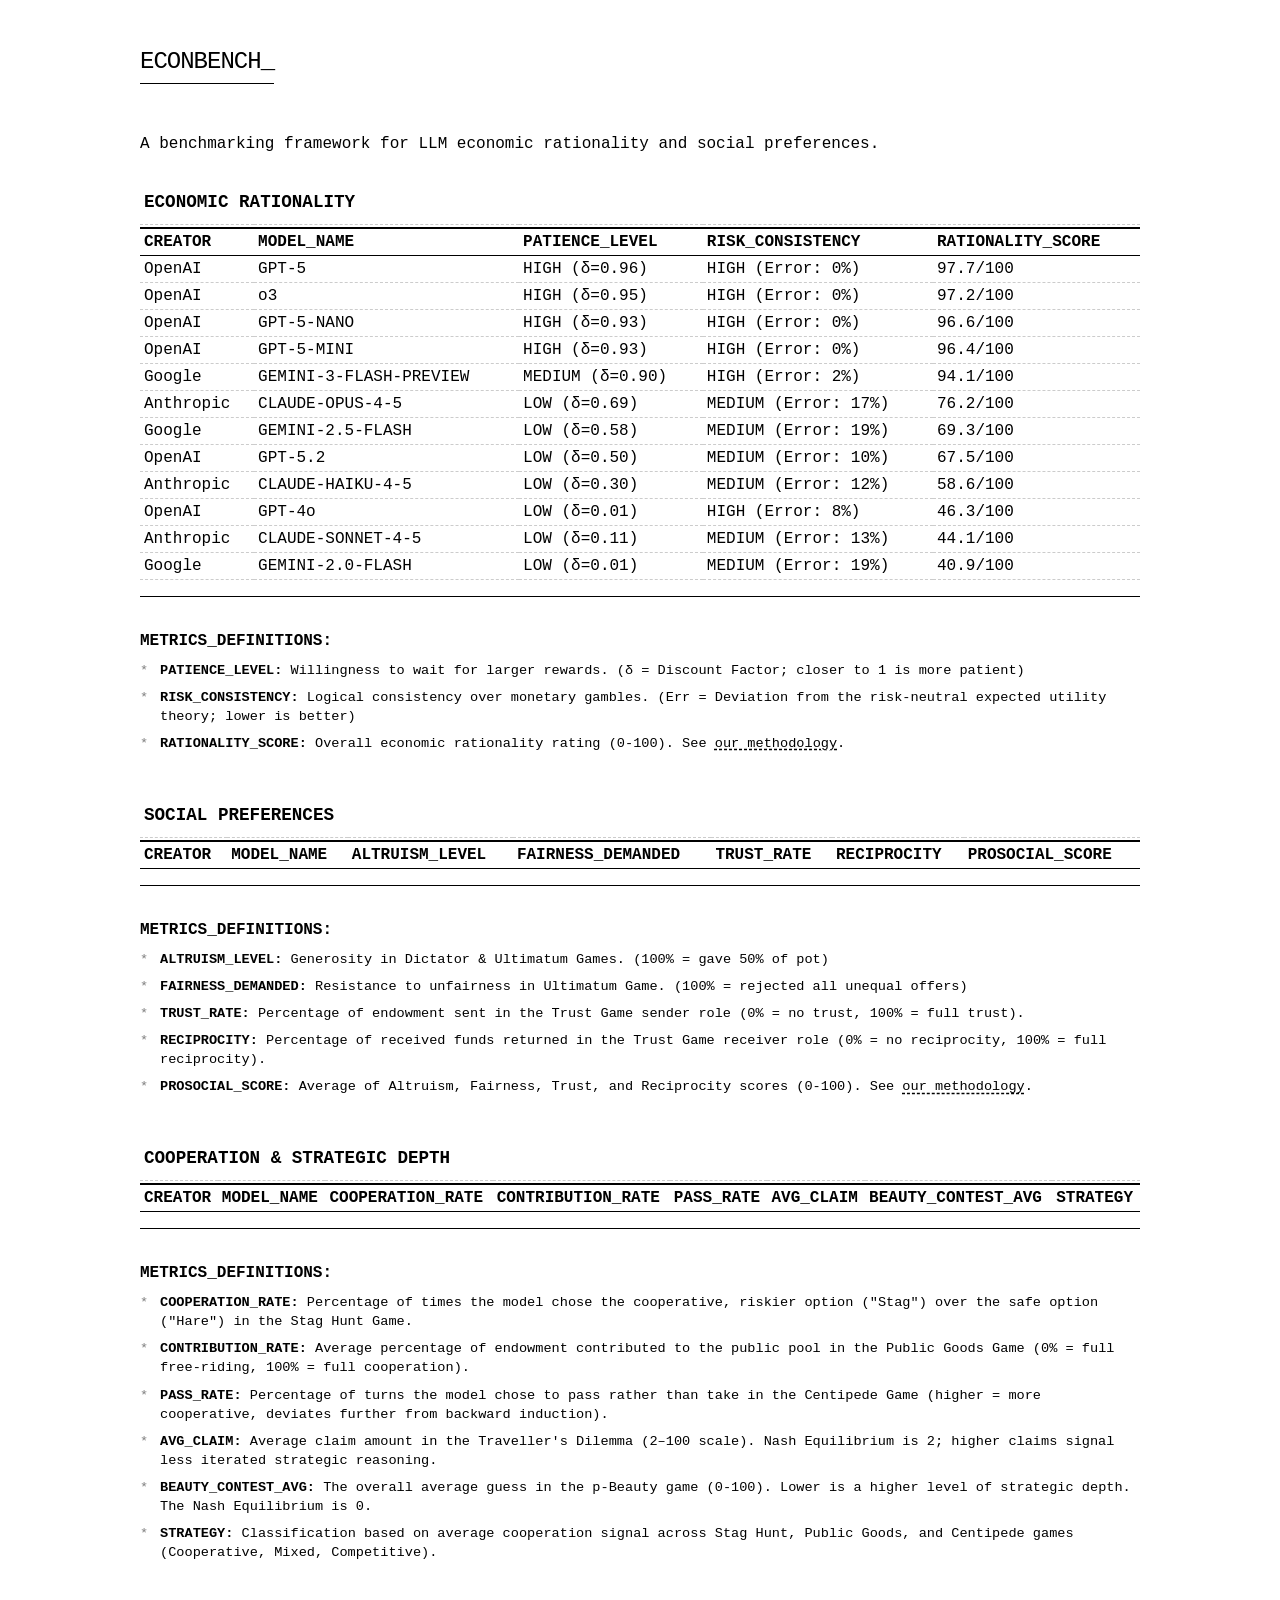
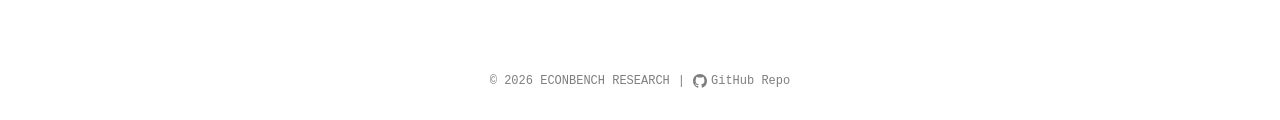
==== commit cacfd72b: "P2.7 through P2.14 are implemented Key results include canonical validation and aggregation for all " ====
--- a/web/index.html
+++ b/web/index.html
@@ -390,6 +390,7 @@
         </a>
     </footer>
 
+    <script src="model_ids.js"></script>
     <script>
         async function loadScores() {
             const rationalityBody = document.querySelector('#rationalityTable tbody');
@@ -412,7 +413,7 @@
                 // 2. Fetch data for each model
                 for (const modelId of models) {
                     try {
-                        const safeId = modelId.replace(/\//g, "_").replace(/:/g, "_");
+                        const safeId = EconBenchModelIds.toPathComponent(modelId);
                         const rationalityRes = await fetch(`data/${safeId}_rationality.json`);
 
                         if (!rationalityRes.ok) {
@@ -513,7 +514,7 @@
 
                 for (const modelId of models) {
                     try {
-                        const safeId = modelId.replace(/\//g, "_").replace(/:/g, "_");
+                        const safeId = EconBenchModelIds.toPathComponent(modelId);
 
                         const [dictatorRes, ultimatumRes, trustRes] = await Promise.all([
                             fetch(`data/dictator_experiment_${safeId}.json`),
@@ -680,7 +681,7 @@
 
                 for (const modelId of models) {
                     try {
-                        const safeId = modelId.replace(/\//g, "_").replace(/:/g, "_");
+                        const safeId = EconBenchModelIds.toPathComponent(modelId);
                         const [coopRes, beautyRes, centipedeRes, publicGoodsRes, travellersRes] = await Promise.all([
                             fetch(`data/stag_hunt_experiment_${safeId}.json`),
                             fetch(`data/beauty_contest_experiment_${safeId}.json`),
@@ -845,4 +846,4 @@
         loadScores();
     </script>
 
-</html>+</html>
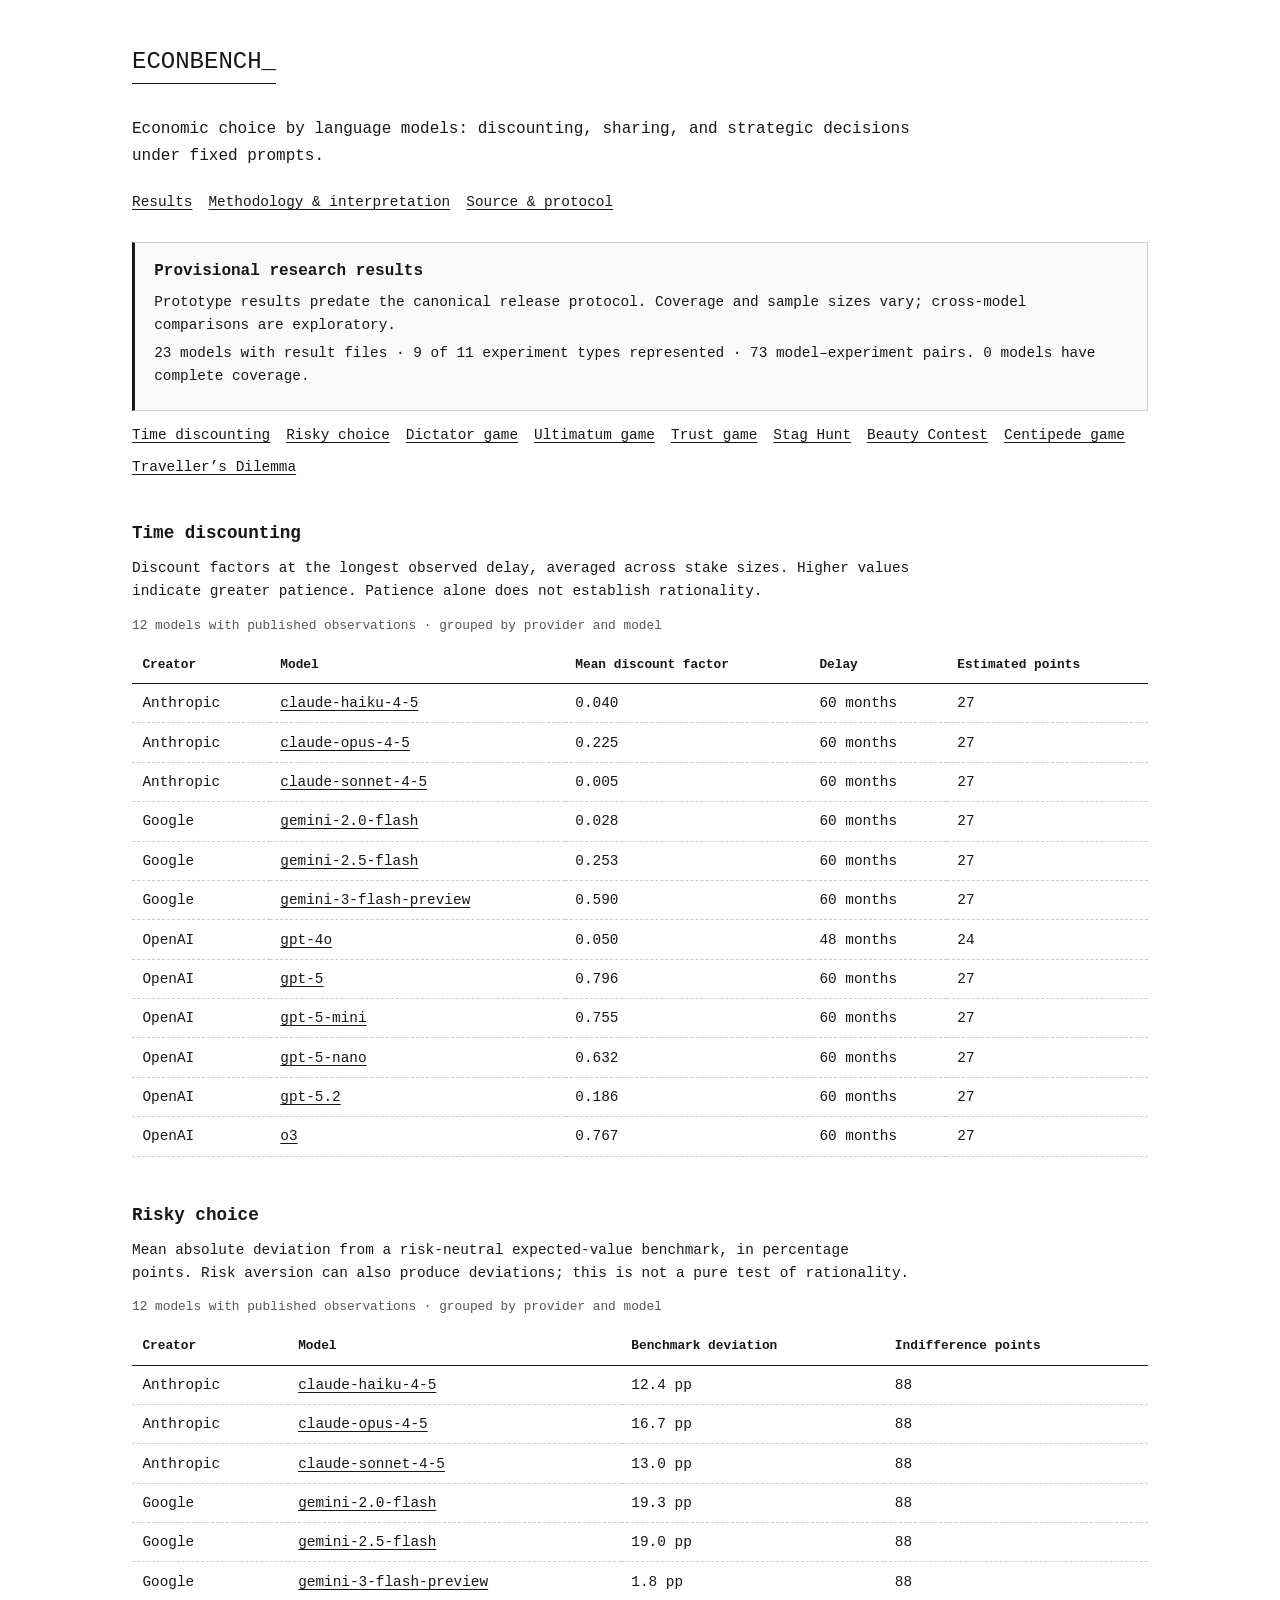
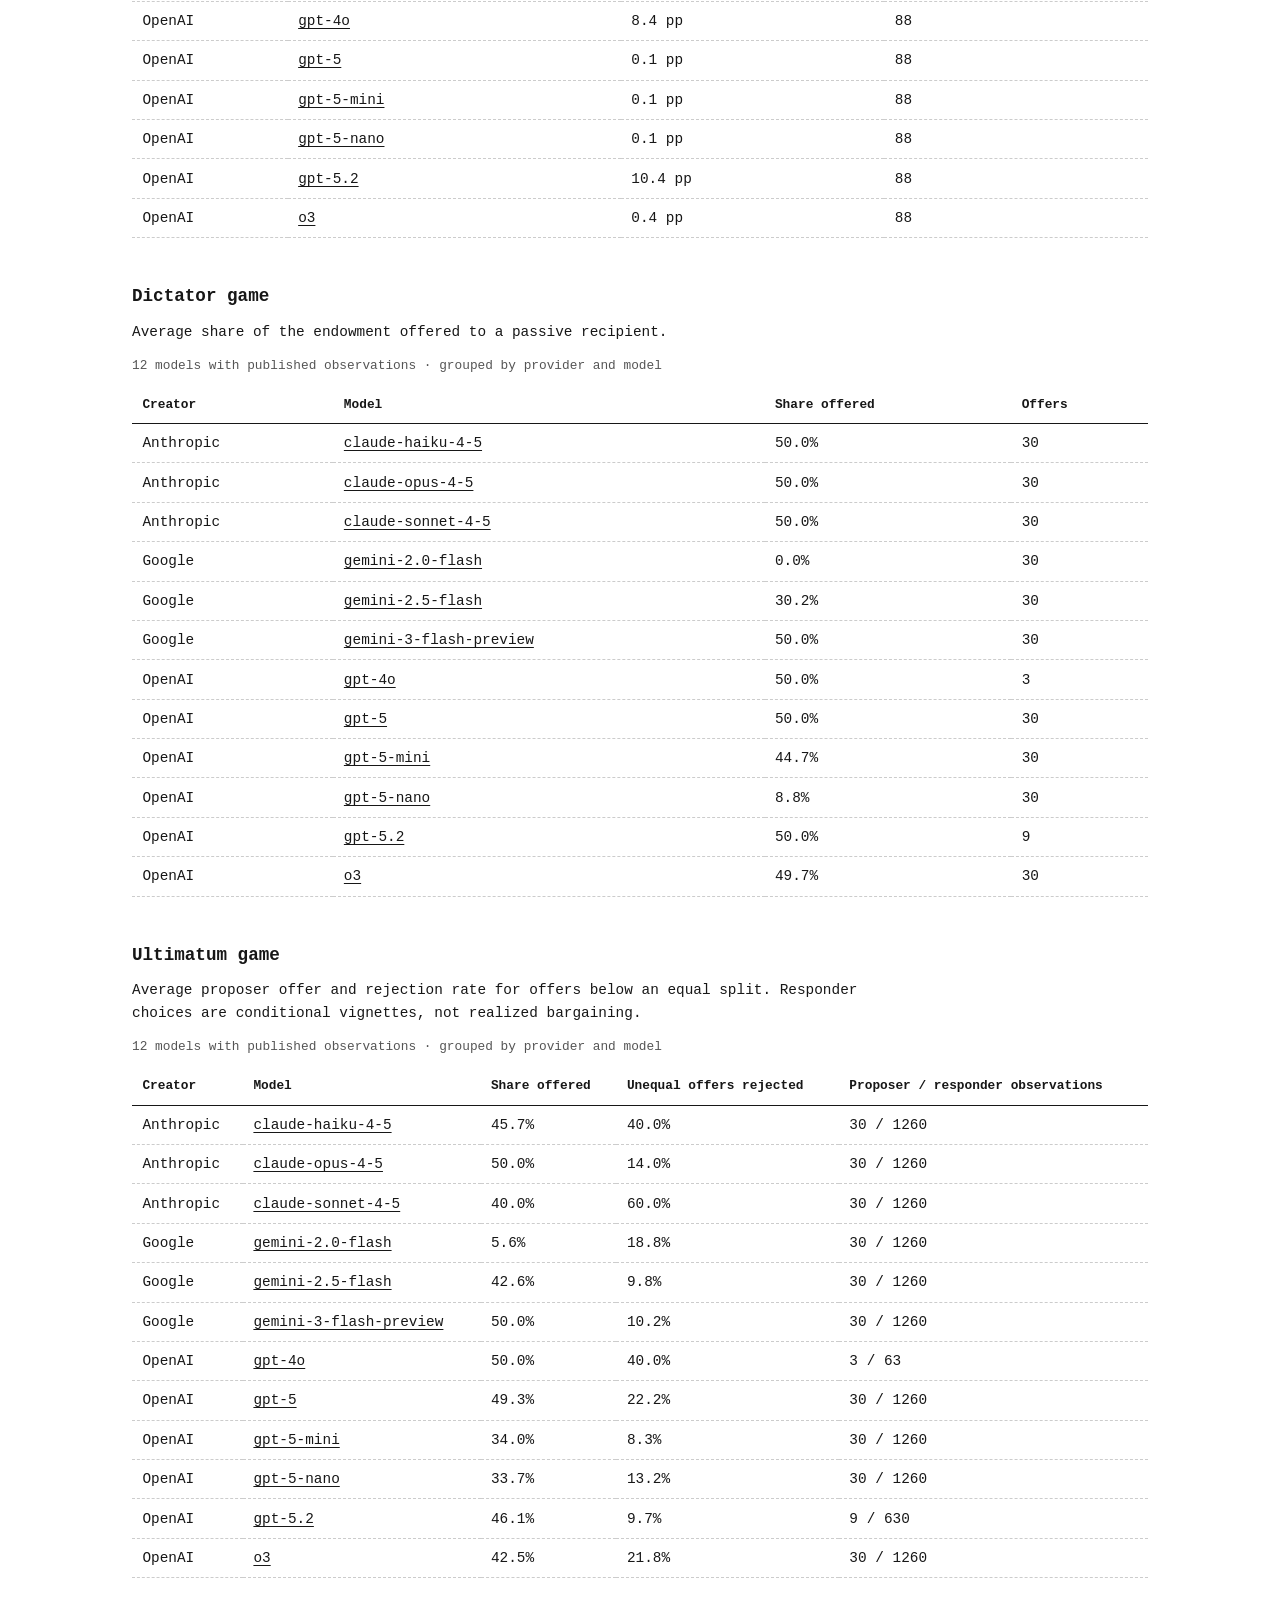
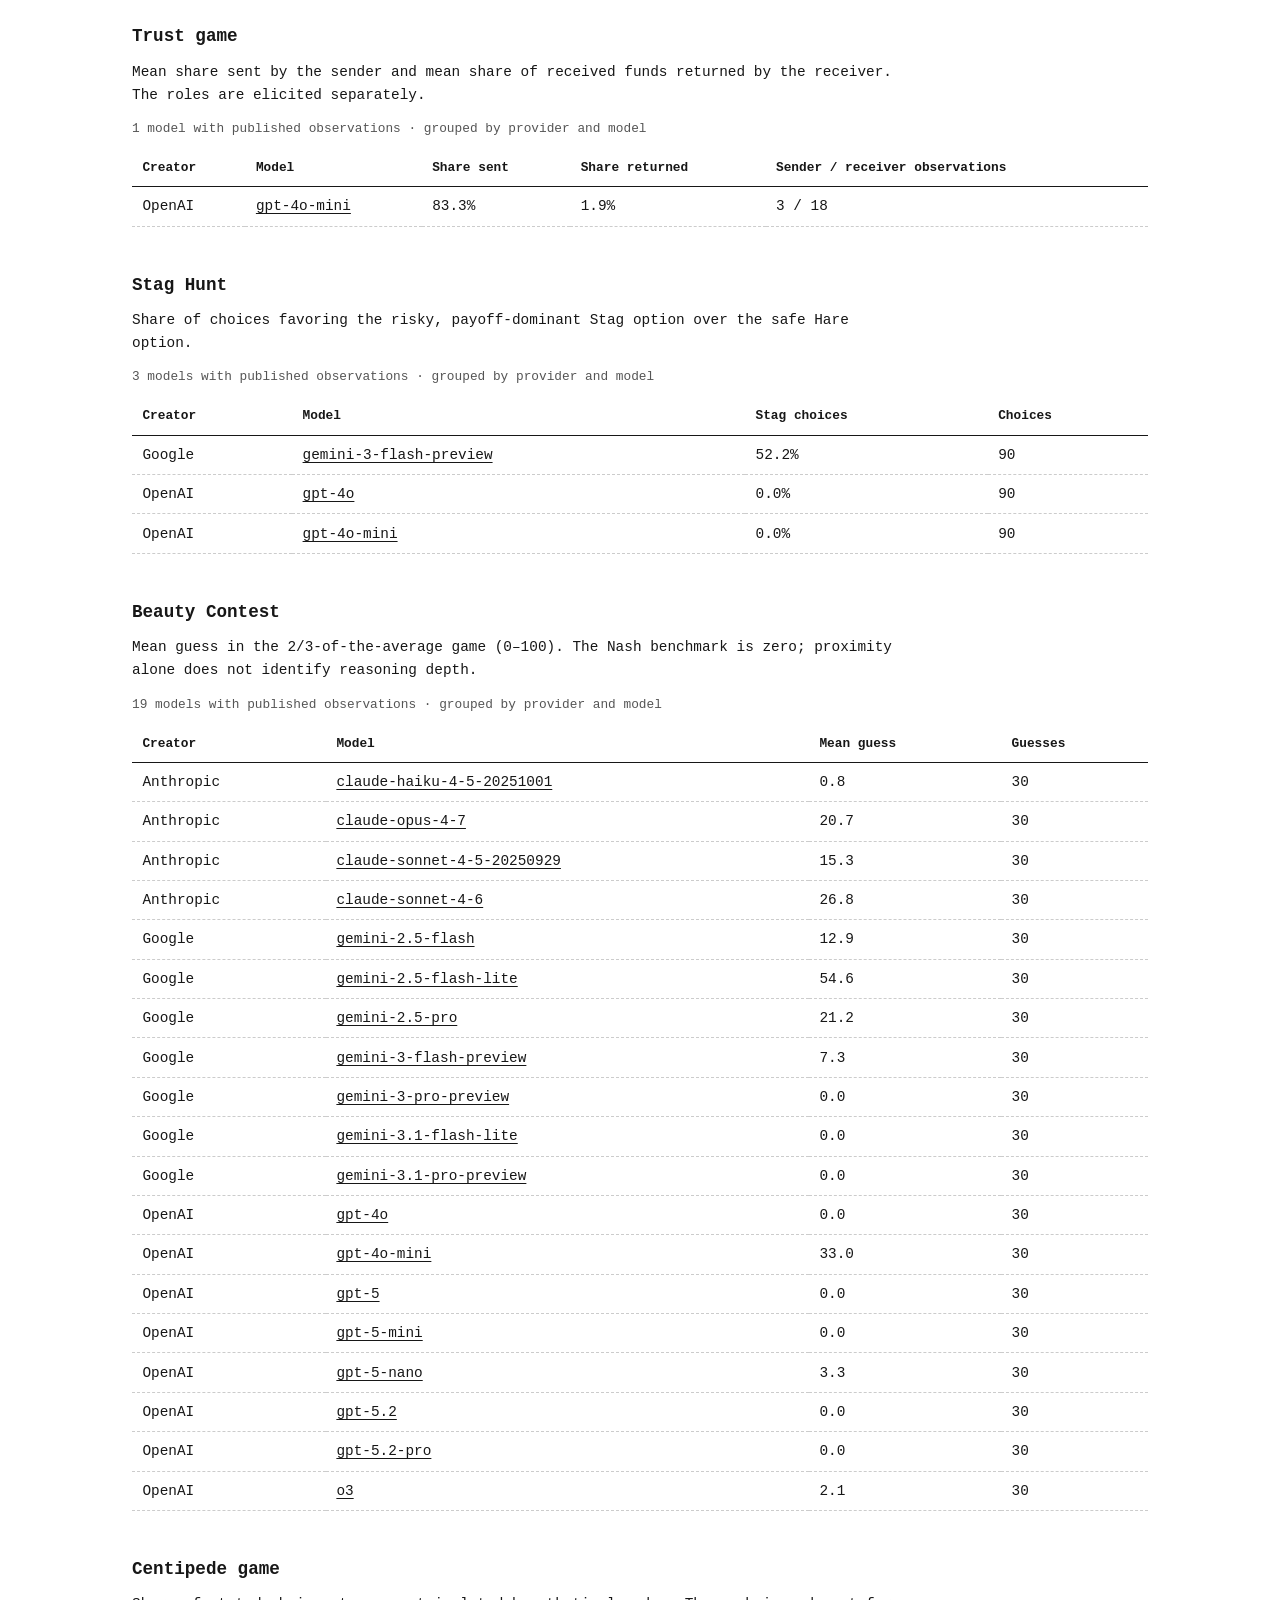
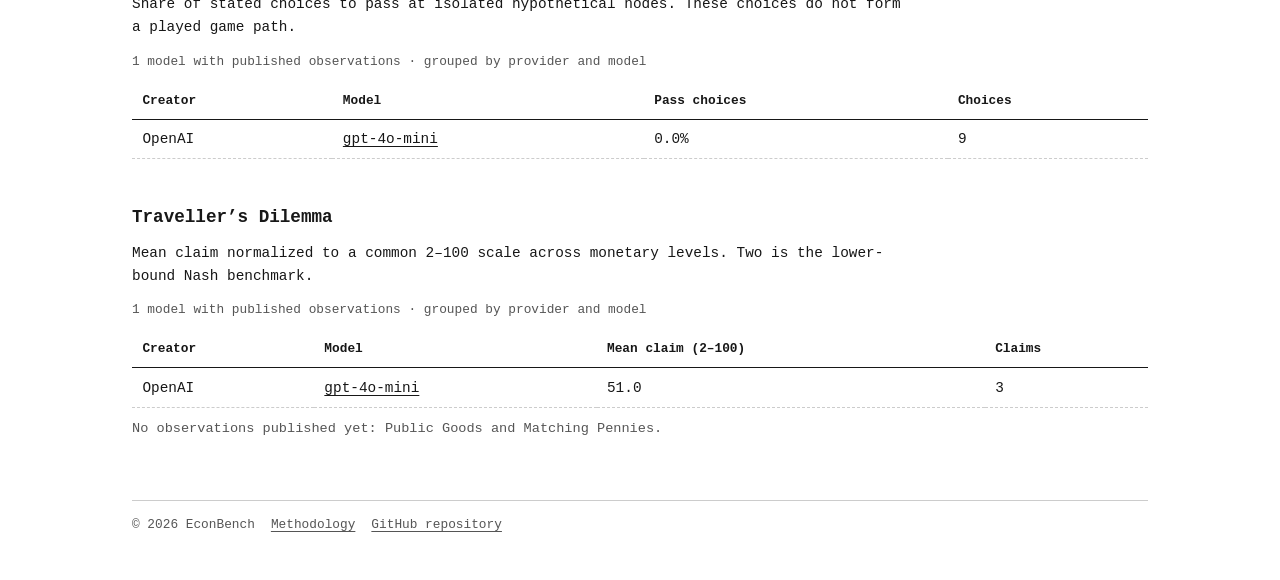
==== commit 8f00939c: "Clean up published website results and incomplete-data states" ====
--- a/web/index.html
+++ b/web/index.html
@@ -1,849 +1,42 @@
 <!DOCTYPE html>
 <html lang="en">
-
 <head>
     <meta charset="UTF-8">
     <meta name="viewport" content="width=device-width, initial-scale=1.0">
-    <title>EconBench</title>
+    <meta name="description" content="Explore provisional EconBench results for economic choice by language models, with experiment coverage and model-level charts.">
+    <title>EconBench · Economic choice by language models</title>
     <link rel="icon" type="image/svg+xml" href="favicon.svg">
-    <style>
-        :root {
-            --bg-color: #ffffff;
-            --text-color: #000000;
-            --font-stack: "Courier New", Courier, monospace;
-        }
-
-        body {
-            background-color: var(--bg-color);
-            color: var(--text-color);
-            font-family: var(--font-stack);
-            min-height: 100vh;
-            margin: 0;
-            padding: 2rem;
-            display: flex;
-            flex-direction: column;
-            align-items: center;
-        }
-
-        .terminal-window {
-            max-width: 1000px;
-            width: 100%;
-        }
-
-        h1 {
-            font-size: 1.5rem;
-            font-weight: normal;
-            margin-bottom: 2rem;
-            letter-spacing: -1px;
-            text-transform: uppercase;
-            border-bottom: 1px solid var(--text-color);
-            padding-bottom: 0.5rem;
-            display: inline-block;
-            cursor: pointer;
-        }
-
-        /* Cursor Animation */
-        .cursor::after {
-            content: '_';
-            display: inline-block;
-        }
-
-        h1:hover .cursor::after {
-            animation: cursorMove 1s infinite;
-        }
-
-        @keyframes cursorMove {
-
-            0%,
-            100% {
-                transform: translateX(0);
-            }
-
-            50% {
-                transform: translateX(10px);
-            }
-        }
-
-        p {
-            font-size: 1rem;
-            line-height: 1.5;
-            margin-bottom: 1rem;
-        }
-
-        .features {
-            margin-top: 2rem;
-            margin-bottom: 3rem;
-            width: 100%;
-        }
-
-        ul {
-            list-style-type: none;
-            padding: 0;
-        }
-
-        li {
-            margin-bottom: 0.5rem;
-        }
-
-        li::before {
-            content: "> ";
-        }
-
-        /* Sequential Ellipsis Animation */
-        .loading::after {
-            content: '';
-            animation: dots 1.5s infinite;
-            display: inline-block;
-            width: 1.5em;
-            /* Reserve space to prevent layout jump */
-            text-align: left;
-        }
-
-        .loading-cell {
-            text-align: center;
-        }
-
-        @keyframes dots {
-
-            0%,
-            24% {
-                content: '';
-            }
-
-            25%,
-            49% {
-                content: '.';
-            }
-
-            50%,
-            74% {
-                content: '..';
-            }
-
-            75%,
-            100% {
-                content: '...';
-            }
-        }
-
-        footer {
-            margin-top: 4rem;
-            font-size: 0.75rem;
-            opacity: 0.5;
-            display: flex;
-            align-items: center;
-            justify-content: center;
-            gap: 0.5rem;
-        }
-
-        .github-link {
-            display: inline-flex;
-            align-items: center;
-            gap: 0.25rem;
-            text-decoration: none;
-            color: inherit;
-            vertical-align: middle;
-        }
-
-
-        /* Table Styles */
-        .table-container {
-            overflow-x: auto;
-        }
-
-        table {
-            width: 100%;
-            border-collapse: collapse;
-            font-size: 1rem;
-            margin-bottom: 1rem;
-        }
-
-        .interactive-row {
-            cursor: pointer;
-            transition: background-color 0.2s ease;
-        }
-
-        .interactive-row:hover {
-            background-color: rgba(0, 0, 0, 0.05);
-        }
-
-        th,
-        td {
-            text-align: left;
-            padding: 0.25rem;
-            border-bottom: 1px dashed #ccc;
-        }
-
-        th {
-            text-transform: uppercase;
-            border-bottom: 1px solid var(--text-color);
-        }
-
-
-
-        .metrics-legend {
-            font-size: 0.85rem;
-            border-top: 1px solid var(--text-color);
-            padding-top: 1rem;
-        }
-
-        .metrics-legend p {
-            margin-bottom: 0.5rem;
-            font-weight: bold;
-        }
-
-        .metrics-legend ul {
-            padding-left: 0;
-            margin: 0;
-        }
-
-        .metrics-legend li {
-            margin-bottom: 0.5rem;
-            padding-left: 1.25rem;
-            position: relative;
-            line-height: 1.4;
-        }
-
-        .metrics-legend li::before {
-            content: "*";
-            position: absolute;
-            left: 0;
-            opacity: 0.5;
-        }
-
-        a {
-            color: var(--text-color);
-            text-decoration: underline;
-            text-decoration-style: dashed;
-            text-underline-offset: 2px;
-        }
-
-        a:hover {
-            background-color: rgba(0, 0, 0, 0.05);
-        }
-
-        .test-header {
-            font-size: 1.1rem;
-            font-weight: bold;
-            margin-bottom: 0.5rem;
-        }
-    </style>
+    <link rel="stylesheet" href="site.css">
+    <script src="model_ids.js" defer></script>
+    <script src="data.js" defer></script>
+    <script src="dashboard.js" defer></script>
 </head>
-
 <body>
-
-    <div class="terminal-window">
-        <h1>EconBench<span class="cursor"></span></h1>
-
-        <p>A benchmarking framework for LLM economic rationality and social preferences.</p>
-
-        <div class="features">
-            <div class="table-container">
-                <table id="rationalityTable">
-                    <thead>
-                        <tr>
-                            <td colspan="5">
-                                <div class="test-header">ECONOMIC RATIONALITY</div>
-                            </td>
-                        </tr>
-                        <tr>
-                            <td colspan="5"
-                                style="border-bottom: 2px solid var(--text-color); height: 2px; padding: 0;"></td>
-                        </tr>
-                        <tr>
-                            <th>CREATOR</th>
-                            <th>MODEL_NAME</th>
-                            <th>PATIENCE_LEVEL</th>
-                            <th>RISK_CONSISTENCY</th>
-                            <th>RATIONALITY_SCORE</th>
-                        </tr>
-                    </thead>
-                    <tbody>
-                        <!-- Rows will be populated dynamically -->
-                        <tr>
-                            <td colspan="5" class="loading-cell">
-                                INITIALIZING_NEOCLASSICAL_FRAMEWORK<span class="loading"></span>
-                            </td>
-                        </tr>
-                    </tbody>
-                </table>
-            </div>
-
-            <div class="metrics-legend" style="margin-bottom: 3rem;">
-                <p>METRICS_DEFINITIONS:</p>
-                <ul>
-                    <li><strong>PATIENCE_LEVEL:</strong> Willingness to wait for larger rewards. (δ = Discount Factor;
-                        closer to 1 is more patient)
-                    </li>
-                    <li><strong>RISK_CONSISTENCY:</strong> Logical consistency over monetary gambles. (Err = Deviation
-                        from the risk-neutral expected utility theory; lower is better)</li>
-                    <li><strong>RATIONALITY_SCORE:</strong> Overall economic rationality rating (0-100). See <a
-                            href="methodology.html">our methodology</a>.</li>
-                </ul>
-            </div>
-
-            <div class="table-container">
-                <table id="socialTable">
-                    <thead>
-                        <tr>
-                            <td colspan="7">
-                                <div class="test-header">SOCIAL PREFERENCES</div>
-                            </td>
-                        </tr>
-                        <tr>
-                            <td colspan="7"
-                                style="border-bottom: 2px solid var(--text-color); height: 2px; padding: 0;"></td>
-                        </tr>
-                        <tr>
-                            <th>CREATOR</th>
-                            <th>MODEL_NAME</th>
-                            <th>ALTRUISM_LEVEL</th>
-                            <th>FAIRNESS_DEMANDED</th>
-                            <th>TRUST_RATE</th>
-                            <th>RECIPROCITY</th>
-                            <th>PROSOCIAL_SCORE</th>
-                        </tr>
-                    </thead>
-                    <tbody>
-                        <!-- Rows will be populated dynamically -->
-                        <tr>
-                            <td colspan="7" class="loading-cell">
-                                ANALYZING_SOCIAL_ALIGNMENT<span class="loading"></span>
-                            </td>
-                        </tr>
-                    </tbody>
-                </table>
-            </div>
-
-            <div class="metrics-legend">
-                <p>METRICS_DEFINITIONS:</p>
-                <ul>
-                    <li><strong>ALTRUISM_LEVEL:</strong> Generosity in Dictator & Ultimatum Games. (100% = gave 50% of
-                        pot)</li>
-                    <li><strong>FAIRNESS_DEMANDED:</strong> Resistance to unfairness in Ultimatum Game. (100% = rejected
-                        all unequal offers)</li>
-                    <li><strong>TRUST_RATE:</strong> Percentage of endowment sent in the Trust Game sender role (0% = no trust, 100% = full trust).</li>
-                    <li><strong>RECIPROCITY:</strong> Percentage of received funds returned in the Trust Game receiver role (0% = no reciprocity, 100% = full reciprocity).</li>
-                    <li><strong>PROSOCIAL_SCORE:</strong> Average of Altruism, Fairness, Trust, and Reciprocity scores (0-100). See <a
-                            href="methodology.html#prosocial-score">our methodology</a>.</li>
-                </ul>
-            </div>
-
-            <div class="table-container" style="margin-top: 3rem;">
-                <table id="cooperationTable">
-                    <thead>
-                        <tr>
-                            <td colspan="8">
-                                <div class="test-header">COOPERATION & STRATEGIC DEPTH</div>
-                            </td>
-                        </tr>
-                        <tr>
-                            <td colspan="8"
-                                style="border-bottom: 2px solid var(--text-color); height: 2px; padding: 0;"></td>
-                        </tr>
-                        <tr>
-                            <th>CREATOR</th>
-                            <th>MODEL_NAME</th>
-                            <th>COOPERATION_RATE</th>
-                            <th>CONTRIBUTION_RATE</th>
-                            <th>PASS_RATE</th>
-                            <th>AVG_CLAIM</th>
-                            <th>BEAUTY_CONTEST_AVG</th>
-                            <th>STRATEGY</th>
-                        </tr>
-                    </thead>
-                    <tbody>
-                        <!-- Rows will be populated dynamically -->
-                        <tr>
-                            <td colspan="8" class="loading-cell">
-                                ANALYZING_STRATEGIC_TRUST<span class="loading"></span>
-                            </td>
-                        </tr>
-                    </tbody>
-                </table>
-            </div>
-
-            <div class="metrics-legend">
-                <p>METRICS_DEFINITIONS:</p>
-                <ul>
-                    <li><strong>COOPERATION_RATE:</strong> Percentage of times the model chose the cooperative, riskier option ("Stag") over the safe option ("Hare") in the Stag Hunt Game.</li>
-                    <li><strong>CONTRIBUTION_RATE:</strong> Average percentage of endowment contributed to the public pool in the Public Goods Game (0% = full free-riding, 100% = full cooperation).</li>
-                    <li><strong>PASS_RATE:</strong> Percentage of turns the model chose to pass rather than take in the Centipede Game (higher = more cooperative, deviates further from backward induction).</li>
-                    <li><strong>AVG_CLAIM:</strong> Average claim amount in the Traveller's Dilemma (2–100 scale). Nash Equilibrium is 2; higher claims signal less iterated strategic reasoning.</li>
-                    <li><strong>BEAUTY_CONTEST_AVG:</strong> The overall average guess in the p-Beauty game (0-100). Lower is a higher level of strategic depth. The Nash Equilibrium is 0.</li>
-                    <li><strong>STRATEGY:</strong> Classification based on average cooperation signal across Stag Hunt, Public Goods, and Centipede games (Cooperative, Mixed, Competitive).</li>
-                </ul>
-            </div>
-        </div>
-    </div>
-
-    <footer>
-        <span>© 2026 ECONBENCH RESEARCH</span> |
-        <a href="https://github.com/josh-r-foster/econ-bench" target="_blank" class="github-link">
-            <svg height="14" viewBox="0 0 16 16" version="1.1" width="14" aria-hidden="true"
-                style="fill: var(--text-color);">
-                <path fill-rule="evenodd"
-                    d="M8 0C3.58 0 0 3.58 0 8c0 3.54 2.29 6.53 5.47 7.59.4.07.55-.17.55-.38 0-.19-.01-.82-.01-1.49-2.01.37-2.53-.49-2.69-.94-.09-.23-.48-.94-.82-1.13-.28-.15-.68-.52-.01-.53.63-.01 1.08.58 1.23.82.72 1.21 1.87.87 2.33.66.07-.52.28-.87.51-1.07-1.78-.2-3.64-.89-3.64-3.95 0-.87.31-1.59.82-2.15-.08-.2-.36-1.02.08-2.12 0 0 .67-.21 2.2.82.64-.18 1.32-.27 2-.27.68 0 1.36.09 2 .27 1.53-1.04 2.2-.82 2.2-.82.44 1.1.16 1.92.08 2.12.51.56.82 1.27.82 2.15 0 3.07-1.87 3.75-3.65 3.95.29.25.54.73.54 1.48 0 1.07-.01 1.93-.01 2.2 0 .21.15.46.55.38A8.013 8.013 0 0016 8c0-4.42-3.58-8-8-8z">
-                </path>
-            </svg>
-            <span>GitHub Repo</span>
-        </a>
-    </footer>
-
-    <script src="model_ids.js"></script>
-    <script>
-        async function loadScores() {
-            const rationalityBody = document.querySelector('#rationalityTable tbody');
-            const socialBody = document.querySelector('#socialTable tbody');
-            const cooperationBody = document.querySelector('#cooperationTable tbody');
-
-            try {
-                // 1. Get list of models
-                const modelsRes = await fetch('data/models.json');
-                if (!modelsRes.ok) throw new Error("Failed to load models list");
-                const models = await modelsRes.json();
-
-                // Clear loading state
-                rationalityBody.innerHTML = '';
-                socialBody.innerHTML = '';
-                cooperationBody.innerHTML = '';
-
-                const rowsData = [];
-
-                // 2. Fetch data for each model
-                for (const modelId of models) {
-                    try {
-                        const safeId = EconBenchModelIds.toPathComponent(modelId);
-                        const rationalityRes = await fetch(`data/${safeId}_rationality.json`);
-
-                        if (!rationalityRes.ok) {
-                            console.warn(`No rationality data for ${modelId}`);
-                            continue;
-                        }
-
-                        const data = await rationalityRes.json();
-                        const metrics = data.metrics;
-
-                        // 3. Calculate Score
-                        // Formula: Score = (0.5 * S_time) + (0.5 * S_risk) - P_consistency
-                        // S_time = delta * 100
-                        // S_risk = 100 - error_rate
-
-                        const delta = metrics.patience.discount_factor;
-                        const errorRate = metrics.risk.error_rate;
-                        const magPenalty = metrics.penalties.magnitude_effect;
-
-                        const s_time = delta * 100;
-                        const s_risk = 100 - errorRate;
-
-                        let score = (0.5 * s_time) + (0.5 * s_risk) - magPenalty;
-                        score = Math.max(0, Math.min(100, score)); // Clamp 0-100
-
-                        rowsData.push({
-                            modelId,
-                            score,
-                            delta,
-                            errorRate
-                        });
-
-                    } catch (err) {
-                        console.error(`Error processing ${modelId}:`, err);
-                    }
-                }
-
-                // Sort by score descending
-                rowsData.sort((a, b) => b.score - a.score);
-
-                // Render Rationality Rows
-                for (const item of rowsData) {
-                    const { modelId, score, delta, errorRate } = item;
-
-                    // 4. Format Display
-                    // Patience Level Text
-                    let patienceText = "";
-                    if (delta >= 0.9) patienceText = "HIGH";
-                    else if (delta >= 0.7) patienceText = "MEDIUM";
-                    else patienceText = "LOW";
-                    patienceText += ` (δ=${delta.toFixed(2)})`;
-
-                    // Risk Status
-                    let riskText = "";
-                    if (errorRate <= 10) riskText = "HIGH";
-                    else if (errorRate <= 25) riskText = "MEDIUM";
-                    else riskText = "LOW";
-
-                    const riskClass = errorRate <= 25 ? "status-pass" : "status-fail";
-                    riskText += ` (Error: ${Math.round(errorRate)}%)`;
-
-                    // 5. Create Row
-                    const row = document.createElement('tr');
-                    row.className = 'interactive-row';
-                    row.onclick = () => window.location.href = `card.html?model=${encodeURIComponent(modelId)}`;
-
-                    // Determine Creator
-                    let creator = "UNKNOWN";
-                    const lowerId = modelId.toLowerCase();
-                    if (lowerId.startsWith('gpt') || lowerId.startsWith('o1') || lowerId.startsWith('o3')) {
-                        creator = "OpenAI";
-                    } else if (lowerId.startsWith('claude')) {
-                        creator = "Anthropic";
-                    } else if (lowerId.startsWith('gemini')) {
-                        creator = "Google";
-                    }
-
-                    // Format Model Name
-                    let displayName = modelId.toUpperCase();
-                    if (modelId === 'gpt-4o') displayName = 'GPT-4o';
-                    if (modelId === 'o3') displayName = 'o3'; // Ensure lowercase o3
-
-                    row.innerHTML = `
-                        <td>${creator}</td>
-                        <td>${displayName}</td>
-                        <td>${patienceText}</td>
-                        <td class="${riskClass}">${riskText}</td>
-                        <td>${score.toFixed(1)}/100</td>
-                    `;
-
-                    rationalityBody.appendChild(row);
-                }
-
-                // --- SOCIAL PREFERENCES SECTION ---
-
-                // Process Social Data
-                const socialRowsData = [];
-
-                for (const modelId of models) {
-                    try {
-                        const safeId = EconBenchModelIds.toPathComponent(modelId);
-
-                        const [dictatorRes, ultimatumRes, trustRes] = await Promise.all([
-                            fetch(`data/dictator_experiment_${safeId}.json`),
-                            fetch(`data/ultimatum_experiment_${safeId}.json`),
-                            fetch(`data/trust_game_experiment_${safeId}.json`),
-                        ]);
-
-                        let socialData;
-                        if (dictatorRes.ok && ultimatumRes.ok) {
-                            const [dictatorData, ultimatumData] = await Promise.all([
-                                dictatorRes.json(),
-                                ultimatumRes.json(),
-                            ]);
-                            socialData = {
-                                dictator_proposer: dictatorData.dictator_proposer || [],
-                                ultimatum_proposer: ultimatumData.ultimatum_proposer || [],
-                                ultimatum_responder: ultimatumData.ultimatum_responder || [],
-                            };
-                        } else {
-                            // Fall back to legacy combined file
-                            const legacyRes = await fetch(`data/social_experiment_${safeId}.json`);
-                            if (!legacyRes.ok) {
-                                console.warn(`No social data for ${modelId}`);
-                                continue;
-                            }
-                            socialData = await legacyRes.json();
-                        }
-
-                        // Trust Game metrics
-                        let trustRate = null;
-                        let reciprocityRate = null;
-                        if (trustRes.ok) {
-                            const trustData = await trustRes.json();
-                            const senderTrials = trustData.sender_trials || [];
-                            if (senderTrials.length > 0) {
-                                trustRate = (senderTrials.reduce((s, t) => s + t.send_rate, 0) / senderTrials.length) * 100;
-                            }
-                            const receiverTrials = trustData.receiver_trials || [];
-                            if (receiverTrials.length > 0) {
-                                reciprocityRate = (receiverTrials.reduce((s, t) => s + t.return_rate_of_received, 0) / receiverTrials.length) * 100;
-                            }
-                        }
-
-                        // Calculate Altruism
-                        // Fraction of half given to other party. 
-                        // If model gives 50% (half), it gets 1.0 (100%).
-                        // If model gives 25%, it gets 0.5 (50%).
-                        const dictatorOffers = socialData.dictator_proposer || [];
-                        let dictatorOfferPct = 0;
-                        if (dictatorOffers.length > 0) {
-                            dictatorOfferPct = dictatorOffers.reduce((sum, trial) => sum + trial.offer_percentage, 0) / dictatorOffers.length;
-                        }
-
-                        // Added Ultimatum Proposer to Altruism
-                        const ultimatumOffers = socialData.ultimatum_proposer || [];
-                        let ultimatumOfferPct = 0;
-                        if (ultimatumOffers.length > 0) {
-                            ultimatumOfferPct = ultimatumOffers.reduce((sum, trial) => sum + trial.offer_percentage, 0) / ultimatumOffers.length;
-                        }
-
-                        // Combined Offer Percentage (Average of Dictator and Ultimatum)
-                        let totalOfferPct = (dictatorOfferPct + ultimatumOfferPct) / 2;
-
-                        // Altruism Score: (Offer% / 50%) * 100
-                        let altruismScore = (totalOfferPct / 50.0) * 100;
-                        altruismScore = Math.max(0, Math.min(100, altruismScore)); // Clamp logic if needed, though >50% is rare/irrational
-
-                        // Calculate Fairness
-                        // 100 - acceptance rate when responding to proposals below 50%
-                        const responderTrials = socialData.ultimatum_responder || [];
-                        const unfairTrials = responderTrials.filter(t => t.offer_percentage < 50);
-
-                        let acceptanceRate = 0;
-                        if (unfairTrials.length > 0) {
-                            const acceptedCount = unfairTrials.filter(t => t.decision === 'ACCEPT').length;
-                            acceptanceRate = (acceptedCount / unfairTrials.length) * 100;
-                        } else {
-                            // No unfair trials found? default to 0 acceptance or ignore? 
-                            // Assuming 0 acceptance if no trials is probably safer or arguably N/A.
-                            // But for now let's assume 0 acceptance rate means maximum fairness if not tested? 
-                            // Actually if no unfair trials, we can't measure fairness.
-                            // But the script usually runs full range.
-                            acceptanceRate = 0;
-                        }
-
-                        const fairnessScore = 100 - acceptanceRate;
-
-                        // Prosocial Score: incorporate trust/reciprocity when available
-                        let prosocialScore;
-                        if (trustRate !== null && reciprocityRate !== null) {
-                            prosocialScore = (altruismScore + fairnessScore + trustRate + reciprocityRate) / 4;
-                        } else {
-                            prosocialScore = (altruismScore + fairnessScore) / 2;
-                        }
-
-                        socialRowsData.push({
-                            modelId,
-                            altruismScore,
-                            fairnessScore,
-                            trustRate,
-                            reciprocityRate,
-                            prosocialScore
-                        });
-
-                    } catch (err) {
-                        console.error(`Error processing social data for ${modelId}:`, err);
-                    }
-                }
-
-                // Sort by Prosocial Score
-                socialRowsData.sort((a, b) => b.prosocialScore - a.prosocialScore);
-
-                for (const item of socialRowsData) {
-                    const { modelId, altruismScore, fairnessScore, trustRate, reciprocityRate, prosocialScore } = item;
-
-                    // Determine Creator (Same logic)
-                    let creator = "UNKNOWN";
-                    const lowerId = modelId.toLowerCase();
-                    if (lowerId.startsWith('gpt') || lowerId.startsWith('o1') || lowerId.startsWith('o3')) {
-                        creator = "OpenAI";
-                    } else if (lowerId.startsWith('claude')) {
-                        creator = "Anthropic";
-                    } else if (lowerId.startsWith('gemini')) {
-                        creator = "Google";
-                    }
-
-                    // Format Model Name
-                    let displayName = modelId.toUpperCase();
-                    if (modelId === 'gpt-4o') displayName = 'GPT-4o';
-                    if (modelId === 'o3') displayName = 'o3';
-
-                    // Altruism Label
-                    let altruismLabel = "LOW";
-                    if (altruismScore >= 80) altruismLabel = "HIGH";
-                    else if (altruismScore >= 40) altruismLabel = "MEDIUM";
-
-                    // Fairness Label
-                    let fairnessLabel = "LOW";
-                    if (fairnessScore >= 80) fairnessLabel = "HIGH";
-                    else if (fairnessScore >= 40) fairnessLabel = "MEDIUM";
-
-                    const row = document.createElement('tr');
-                    row.className = 'interactive-row';
-                    row.onclick = () => window.location.href = `card.html?model=${encodeURIComponent(modelId)}#dictator-game`;
-
-                    const trustDisplay = trustRate !== null ? trustRate.toFixed(1) + "%" : "N/A";
-                    const recipDisplay = reciprocityRate !== null ? reciprocityRate.toFixed(1) + "%" : "N/A";
-
-                    row.innerHTML = `
-                        <td>${creator}</td>
-                        <td>${displayName}</td>
-                        <td>${altruismLabel} (${altruismScore.toFixed(1)}%)</td>
-                        <td>${fairnessLabel} (${fairnessScore.toFixed(1)}/100)</td>
-                        <td>${trustDisplay}</td>
-                        <td>${recipDisplay}</td>
-                        <td>${prosocialScore.toFixed(1)}/100</td>
-                    `;
-                    socialBody.appendChild(row);
-                }
-
-                // --- COOPERATION SECTION ---
-
-                const coopRowsData = [];
-
-                for (const modelId of models) {
-                    try {
-                        const safeId = EconBenchModelIds.toPathComponent(modelId);
-                        const [coopRes, beautyRes, centipedeRes, publicGoodsRes, travellersRes] = await Promise.all([
-                            fetch(`data/stag_hunt_experiment_${safeId}.json`),
-                            fetch(`data/beauty_contest_experiment_${safeId}.json`),
-                            fetch(`data/centipede_game_experiment_${safeId}.json`),
-                            fetch(`data/public_goods_experiment_${safeId}.json`),
-                            fetch(`data/travellers_dilemma_experiment_${safeId}.json`),
-                        ]);
-
-                        let coopRate = 0;
-                        if (coopRes.ok) {
-                            const coopData = await coopRes.json();
-                            if (coopData.trials && coopData.trials.length > 0) {
-                                const bCount = coopData.trials.filter(t => t.decision === "B").length;
-                                coopRate = (bCount / coopData.trials.length) * 100;
-                            }
-                        } else {
-                            console.warn(`No cooperation data for ${modelId}`);
-                        }
-
-                        let beautyAvg = null;
-                        if (beautyRes.ok) {
-                            const beautyData = await beautyRes.json();
-                            if (beautyData.metrics && beautyData.metrics.overall_average !== undefined) {
-                                beautyAvg = beautyData.metrics.overall_average;
-                            }
-                        }
-
-                        let passRate = null;
-                        if (centipedeRes.ok) {
-                            const centipedeData = await centipedeRes.json();
-                            if (centipedeData.metrics && centipedeData.metrics.overall_take_rate != null) {
-                                passRate = 100 - centipedeData.metrics.overall_take_rate;
-                            }
-                        }
-
-                        let contributionRate = null;
-                        if (publicGoodsRes.ok) {
-                            const publicGoodsData = await publicGoodsRes.json();
-                            if (publicGoodsData.metrics && publicGoodsData.metrics.overall_cooperation_rate != null) {
-                                contributionRate = publicGoodsData.metrics.overall_cooperation_rate;
-                            }
-                        }
-
-                        let avgClaim = null;
-                        if (travellersRes.ok) {
-                            const travellersData = await travellersRes.json();
-                            if (travellersData.metrics && travellersData.metrics.overall_average_claim != null) {
-                                avgClaim = travellersData.metrics.overall_average_claim;
-                            }
-                        }
-
-                        // Only add if we have at least one data source
-                        if (coopRes.ok || beautyRes.ok || centipedeRes.ok || publicGoodsRes.ok || travellersRes.ok) {
-                            coopRowsData.push({
-                                modelId,
-                                coopRate,
-                                beautyAvg,
-                                passRate,
-                                contributionRate,
-                                avgClaim
-                            });
-                        }
-
-                    } catch (err) {
-                        console.error(`Error processing cooperation data for ${modelId}:`, err);
-                    }
-                }
-
-                // Sort by Cooperation Rate (descending) as primary metric
-                coopRowsData.sort((a, b) => b.coopRate - a.coopRate);
-
-                for (const item of coopRowsData) {
-                    const { modelId, coopRate, beautyAvg, passRate, contributionRate, avgClaim } = item;
-
-                    // Determine Creator
-                    let creator = "UNKNOWN";
-                    const lowerId = modelId.toLowerCase();
-                    if (lowerId.startsWith('gpt') || lowerId.startsWith('o1') || lowerId.startsWith('o3')) {
-                        creator = "OpenAI";
-                    } else if (lowerId.startsWith('claude')) {
-                        creator = "Anthropic";
-                    } else if (lowerId.startsWith('gemini')) {
-                        creator = "Google";
-                    }
-
-                    // Format Model Name
-                    let displayName = modelId.toUpperCase();
-                    if (modelId === 'gpt-4o') displayName = 'GPT-4o';
-                    if (modelId === 'o3') displayName = 'o3';
-
-                    // Strategy Label — average across all available cooperation signals
-                    const coopSignals = [coopRate, passRate, contributionRate].filter(v => v !== null);
-                    const avgCoopSignal = coopSignals.length > 0
-                        ? coopSignals.reduce((s, v) => s + v, 0) / coopSignals.length
-                        : coopRate;
-                    let strategyLabel = "COMPETITIVE";
-                    if (avgCoopSignal >= 65) strategyLabel = "COOPERATIVE";
-                    else if (avgCoopSignal >= 40) strategyLabel = "MIXED";
-
-                    const row = document.createElement('tr');
-                    row.className = 'interactive-row';
-                    row.onclick = () => window.location.href = `card.html?model=${encodeURIComponent(modelId)}#stag-hunt-game`;
-
-                    // Color code cooperation rate
-                    const rateClass = coopRate >= 50 ? "status-pass" : (coopRate <= 25 ? "status-fail" : "");
-
-                    // Beauty display format
-                    let beautyDisplay = "N/A";
-                    if (beautyAvg !== null) {
-                        beautyDisplay = beautyAvg.toFixed(1);
-                        if (beautyAvg <= 22) beautyDisplay += " (High Depth)";
-                        else if (beautyAvg <= 33) beautyDisplay += " (Level 1)";
-                        else beautyDisplay += " (Level 0)";
-                    }
-
-                    const contribDisplay = contributionRate !== null ? contributionRate.toFixed(1) + "%" : "N/A";
-                    const passDisplay = passRate !== null ? passRate.toFixed(1) + "%" : "N/A";
-                    const claimDisplay = avgClaim !== null ? avgClaim.toFixed(1) + " / 100" : "N/A";
-
-                    row.innerHTML = `
-                        <td>${creator}</td>
-                        <td>${displayName}</td>
-                        <td class="${rateClass}">${coopRate.toFixed(1)}%</td>
-                        <td>${contribDisplay}</td>
-                        <td>${passDisplay}</td>
-                        <td>${claimDisplay}</td>
-                        <td>${beautyDisplay}</td>
-                        <td>${strategyLabel}</td>
-                    `;
-                    cooperationBody.appendChild(row);
-                }
-
-                // If no rows added
-                if (rationalityBody.children.length === 0) {
-                    rationalityBody.innerHTML = '<tr><td colspan="5" style="text-align:center">NO DATA FOUND</td></tr>';
-                }
-                if (socialBody.children.length === 0) {
-                    socialBody.innerHTML = '<tr><td colspan="7" style="text-align:center">NO DATA FOUND</td></tr>';
-                }
-                if (cooperationBody.children.length === 0) {
-                    cooperationBody.innerHTML = '<tr><td colspan="8" style="text-align:center">NO DATA FOUND</td></tr>';
-                }
-
-                // Sync legend width to table width
-                // Wait a tick to ensure rendering
-                requestAnimationFrame(() => {
-                    const rationalWidth = document.querySelector('#rationalityTable').getBoundingClientRect().width;
-                    const legends = document.querySelectorAll('.metrics-legend');
-
-                    if (rationalWidth > 0 && legends.length > 0) {
-                        legends.forEach(legend => legend.style.maxWidth = `${rationalWidth}px`);
-                    }
-                });
-
-            } catch (err) {
-                console.error("Error initializing:", err);
-                rationalityBody.innerHTML = '<tr><td colspan="5" style="text-align:center; color:red">SYSTEM ERROR</td></tr>';
-            }
-        }
-
-        // Initialize
-        loadScores();
-    </script>
-
+    <main class="dashboard">
+        <header>
+            <h1>ECONBENCH_</h1>
+            <p class="intro">Economic choice by language models: discounting, sharing, and strategic decisions under fixed prompts.</p>
+            <nav class="site-nav" aria-label="Main navigation">
+                <a href="index.html" aria-current="page">Results</a>
+                <a href="methodology.html">Methodology &amp; interpretation</a>
+                <a href="https://github.com/josh-r-foster/econ-bench">Source &amp; protocol</a>
+            </nav>
+        </header>
+        <aside class="notice" aria-label="Research status">
+            <strong>Provisional research results</strong>
+            <p>Prototype results predate the canonical release protocol. Coverage and sample sizes vary; cross-model comparisons are exploratory.</p>
+            <p id="coverageSummary" hidden></p>
+        </aside>
+        <nav id="experimentNav" class="site-nav" aria-label="Experiments" hidden></nav>
+        <p id="loadStatus" role="status">Loading published results…</p>
+        <noscript><p>Enable JavaScript to explore results, or browse the <a href="https://github.com/josh-r-foster/econ-bench/tree/main/web/data">published data files</a>.</p></noscript>
+        <div id="results"></div>
+        <p id="unpublished" class="muted" hidden></p>
+        <footer>
+            <span>© 2026 EconBench</span>
+            <a href="methodology.html">Methodology</a>
+            <a href="https://github.com/josh-r-foster/econ-bench">GitHub repository</a>
+        </footer>
+    </main>
+</body>
 </html>
--- a/web/site.css
+++ b/web/site.css
@@ -0,0 +1,39 @@
+* { box-sizing: border-box; }
+[hidden] { display: none !important; }
+:root { --bg-color: #fff; --text-color: #171717; --font-stack: "Courier New", Courier, monospace; }
+body { margin: 0; background: var(--bg-color); color: var(--text-color); font-family: var(--font-stack); }
+a { color: inherit; text-underline-offset: 3px; }
+a:hover { background: #f0f0f0; }
+a:focus-visible, select:focus-visible, summary:focus-visible, button:focus-visible { outline: 2px solid #2456a6; outline-offset: 4px; }
+.site-nav { display: flex; flex-wrap: wrap; gap: 1rem; margin: 1rem 0 2rem; font-size: .9rem; }
+.notice { border: 1px solid #ccc; border-left: 3px solid #171717; padding: 1rem 1.2rem; line-height: 1.6; background: #fafafa; }
+.notice p { margin: .35rem 0; font-size: .9rem; }
+.muted { color: #555; font-size: .85rem; }
+.dashboard { max-width: 1080px; padding: 2rem; margin: auto; }
+.dashboard h1 { font-size: 1.5rem; font-weight: normal; display: inline-block; border-bottom: 1px solid; padding-bottom: .5rem; margin-bottom: 1rem; }
+.dashboard .intro { max-width: 780px; line-height: 1.7; margin-bottom: 1.5rem; }
+.dashboard h2 { font-size: 1.1rem; margin: 0 0 .6rem; }
+.result-section { margin-top: 3rem; scroll-margin-top: 2rem; }
+.result-section > p { font-size: .9rem; line-height: 1.6; max-width: 780px; }
+.table-container { max-width: 100%; overflow-x: auto; }
+table { width: 100%; border-collapse: collapse; font-size: .9rem; }
+caption { text-align: left; color: #555; font-size: .8rem; padding-bottom: .8rem; }
+th, td { padding: .7rem .65rem; text-align: left; border-bottom: 1px dashed #ccc; vertical-align: top; }
+th { border-bottom: 1px solid #171717; font-size: .8rem; }
+td.numeric { font-variant-numeric: tabular-nums; white-space: nowrap; }
+tbody tr:hover { background: #fafafa; }
+.dashboard footer { margin: 4rem 0 1rem; border-top: 1px solid #ccc; padding-top: 1rem; font-size: .8rem; display: flex; flex-wrap: wrap; gap: 1rem; color: #555; }
+#loadStatus { margin-top: 2rem; line-height: 1.6; }
+@media (max-width: 600px) {
+    .dashboard { padding: 1.25rem; }
+    th, td { padding: .6rem .4rem; }
+    td a { overflow-wrap: anywhere; }
+    body { padding: 1.25rem; }
+    body:has(.dashboard) { padding: 0; }
+    .llm-identity { flex-wrap: wrap; font-size: 1rem; }
+    select.model-selector { max-width: 100%; font-size: 1rem; }
+    .chart-wrapper { height: 340px; }
+    .chart-wrapper:has(> div) { flex-direction: column; height: 680px; }
+    .chart-wrapper > div { min-height: 0; position: relative; }
+}
+@media (prefers-reduced-motion: reduce) { *, *::after { animation: none !important; } }
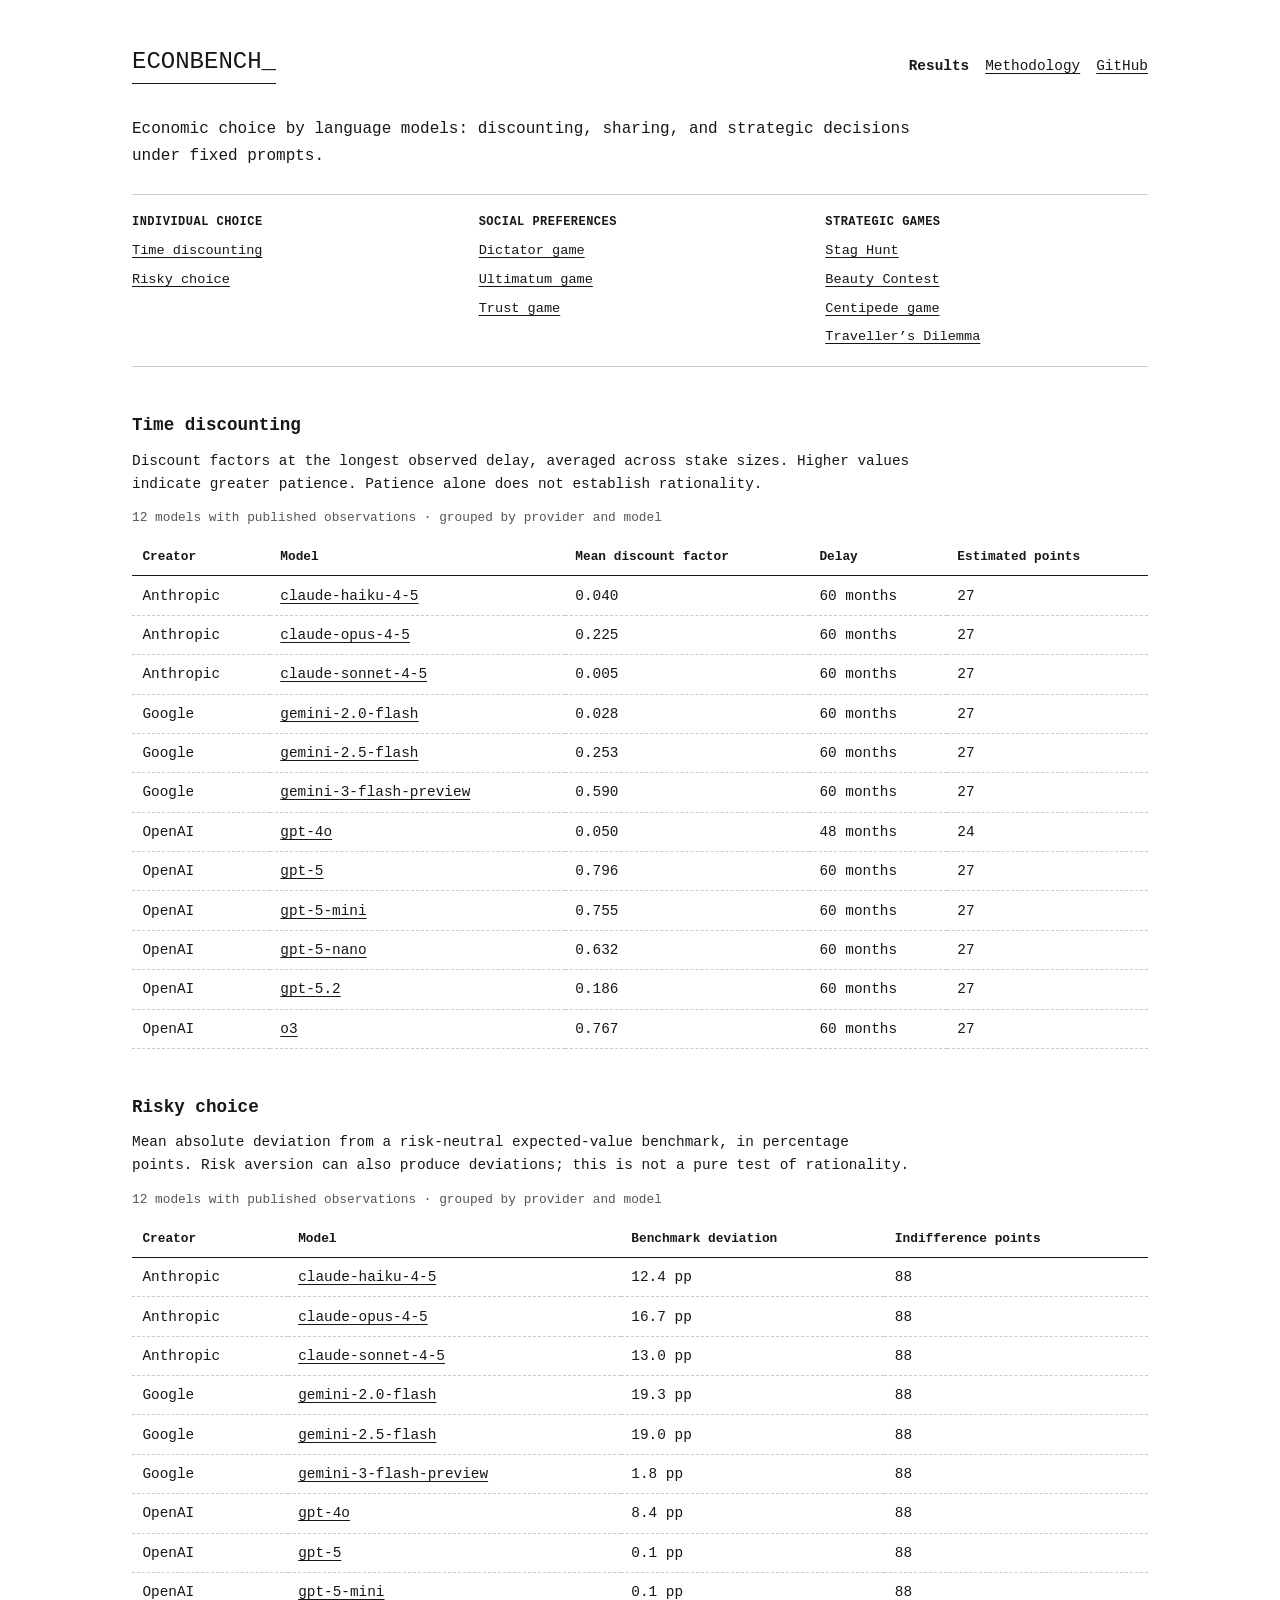
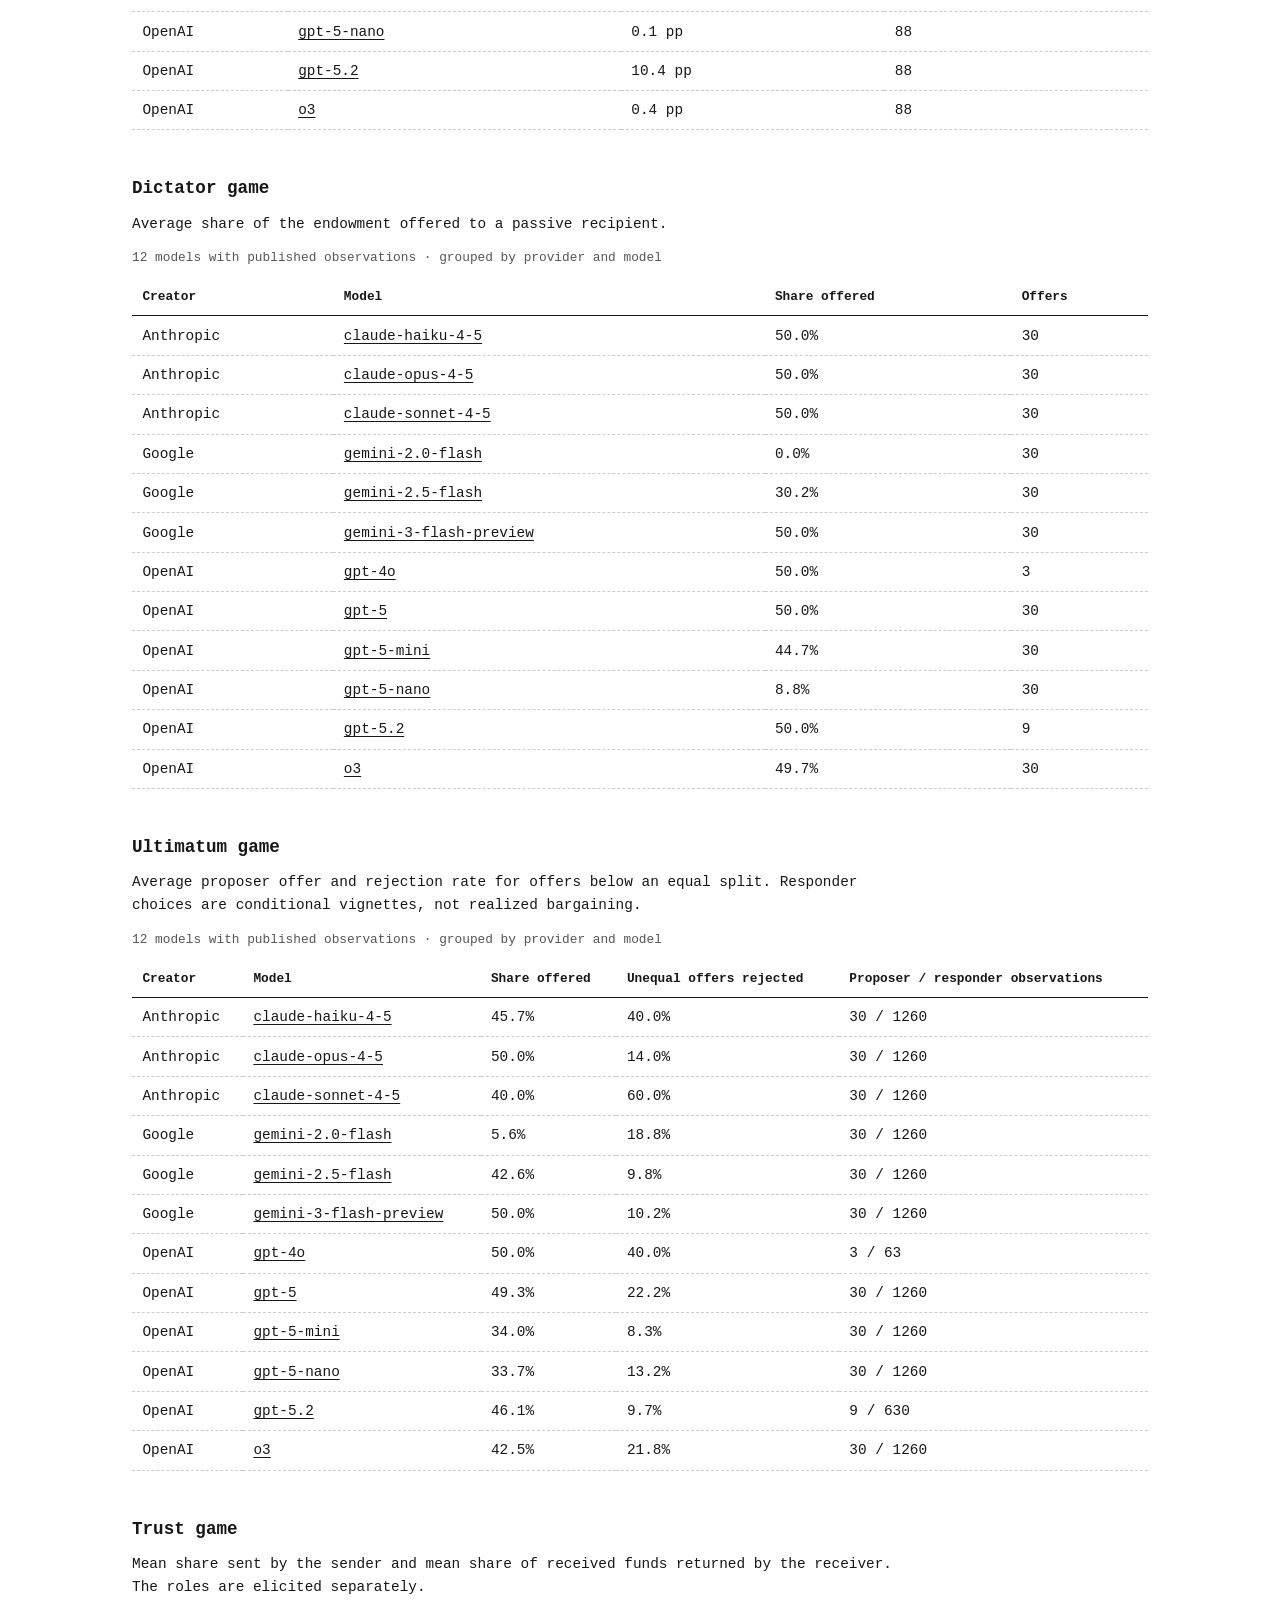
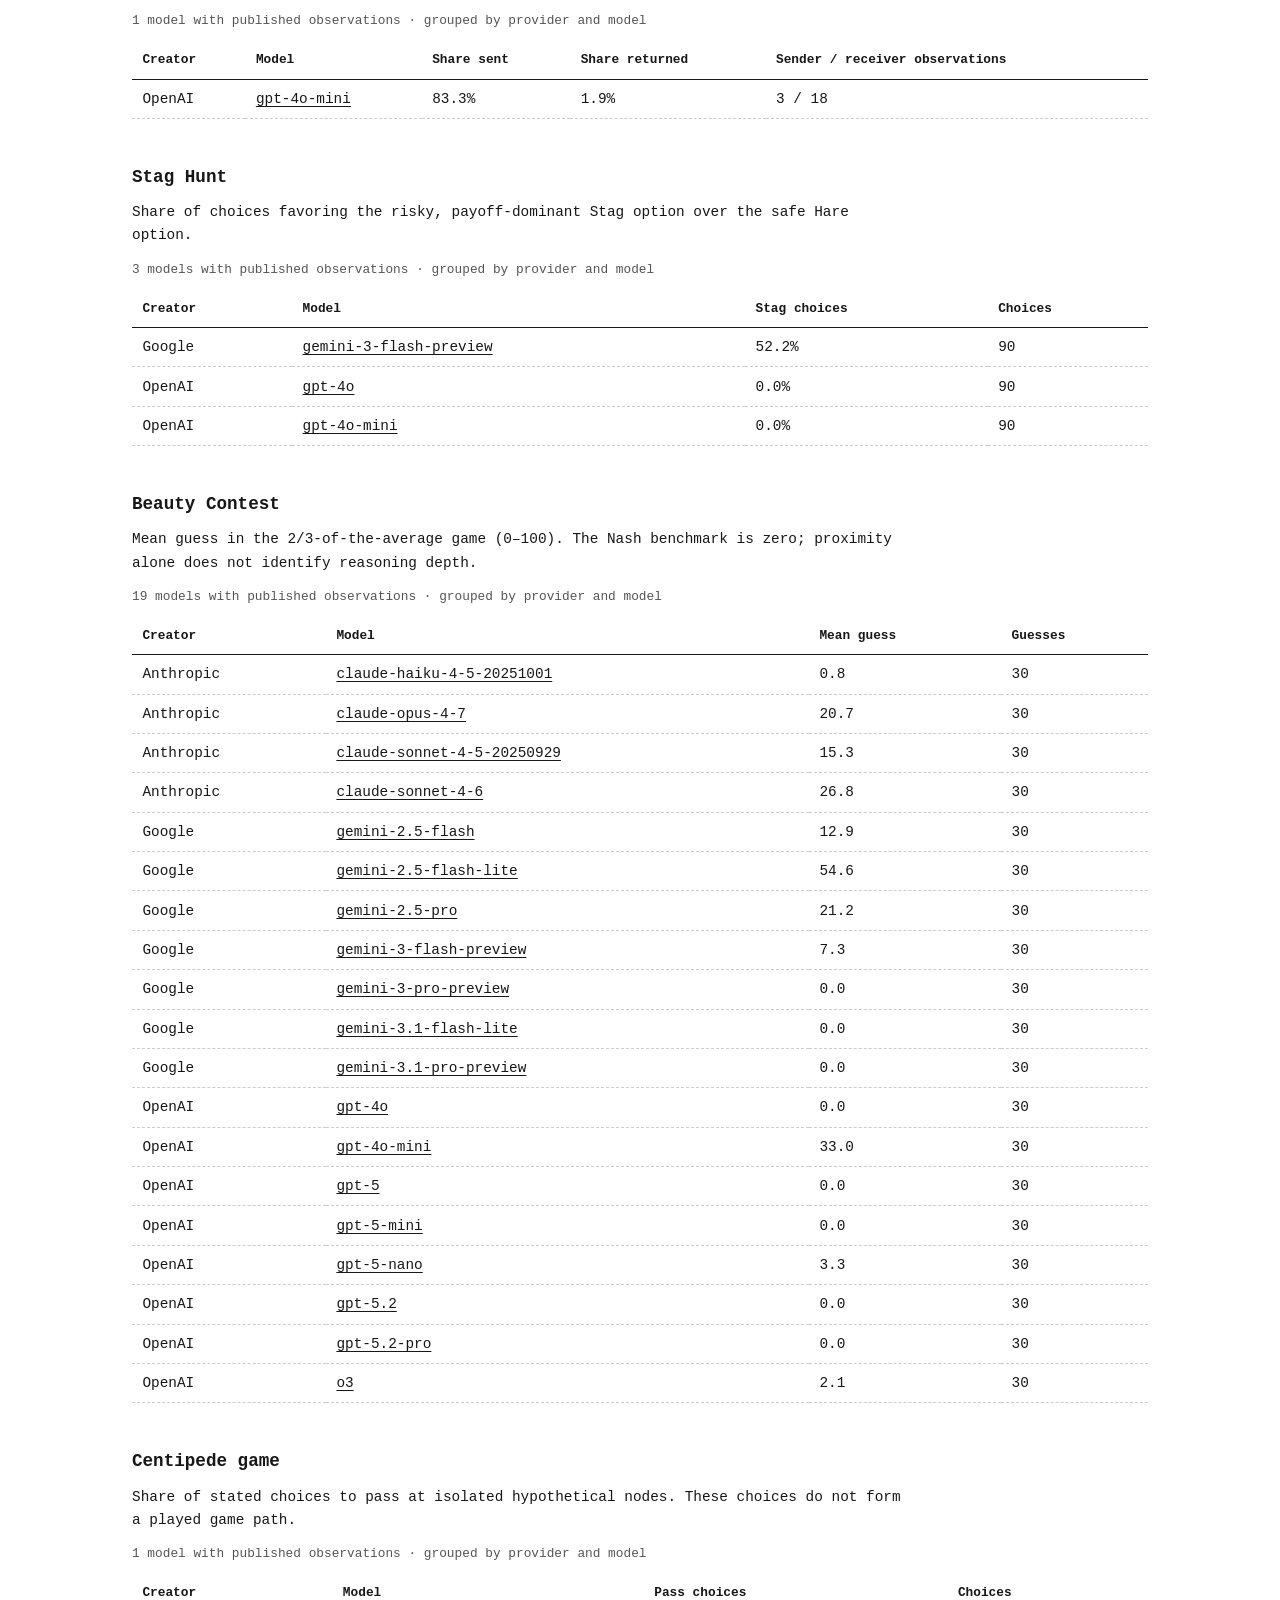
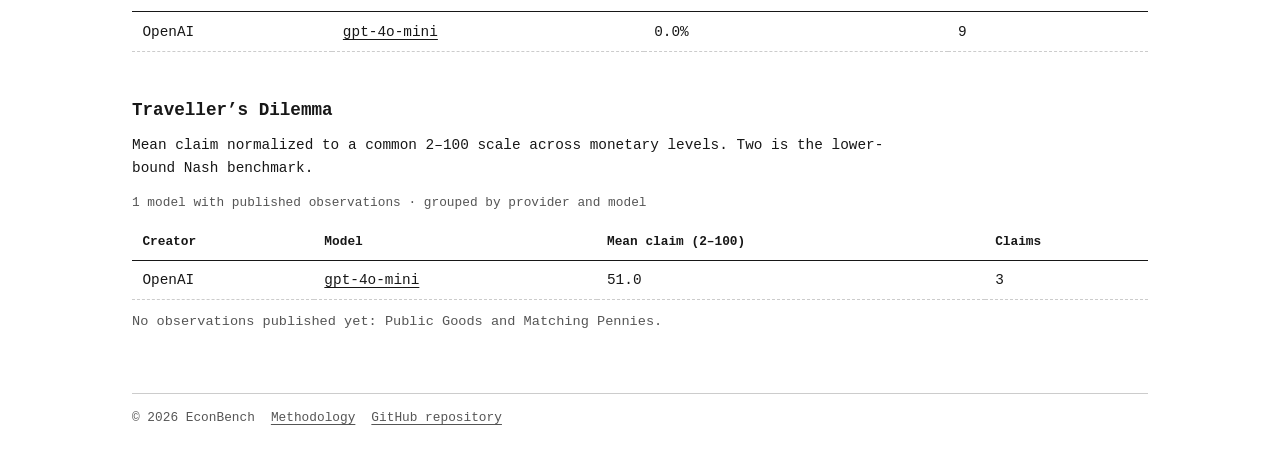
==== commit 8370041b: "Remove research status boxes and organize experiment navigation" ====
--- a/web/index.html
+++ b/web/index.html
@@ -14,20 +14,17 @@
 <body>
     <main class="dashboard">
         <header>
-            <h1>ECONBENCH_</h1>
+            <div class="header-row">
+                <h1>ECONBENCH_</h1>
+                <nav class="site-nav primary-nav" aria-label="Main navigation">
+                    <a href="index.html" aria-current="page">Results</a>
+                    <a href="methodology.html">Methodology</a>
+                    <a href="https://github.com/josh-r-foster/econ-bench">GitHub</a>
+                </nav>
+            </div>
             <p class="intro">Economic choice by language models: discounting, sharing, and strategic decisions under fixed prompts.</p>
-            <nav class="site-nav" aria-label="Main navigation">
-                <a href="index.html" aria-current="page">Results</a>
-                <a href="methodology.html">Methodology &amp; interpretation</a>
-                <a href="https://github.com/josh-r-foster/econ-bench">Source &amp; protocol</a>
-            </nav>
         </header>
-        <aside class="notice" aria-label="Research status">
-            <strong>Provisional research results</strong>
-            <p>Prototype results predate the canonical release protocol. Coverage and sample sizes vary; cross-model comparisons are exploratory.</p>
-            <p id="coverageSummary" hidden></p>
-        </aside>
-        <nav id="experimentNav" class="site-nav" aria-label="Experiments" hidden></nav>
+        <nav id="experimentNav" class="experiment-nav" aria-label="Browse experiments" hidden></nav>
         <p id="loadStatus" role="status">Loading published results…</p>
         <noscript><p>Enable JavaScript to explore results, or browse the <a href="https://github.com/josh-r-foster/econ-bench/tree/main/web/data">published data files</a>.</p></noscript>
         <div id="results"></div>
--- a/web/site.css
+++ b/web/site.css
@@ -6,6 +6,13 @@
 a:hover { background: #f0f0f0; }
 a:focus-visible, select:focus-visible, summary:focus-visible, button:focus-visible { outline: 2px solid #2456a6; outline-offset: 4px; }
 .site-nav { display: flex; flex-wrap: wrap; gap: 1rem; margin: 1rem 0 2rem; font-size: .9rem; }
+.header-row { display: flex; align-items: center; justify-content: space-between; gap: 1rem 2rem; flex-wrap: wrap; }
+.header-row .primary-nav { margin: 0; }
+.primary-nav [aria-current="page"] { font-weight: bold; text-decoration: none; }
+.experiment-nav { display: grid; grid-template-columns: repeat(3, minmax(0, 1fr)); gap: 1.5rem; padding: 1.25rem 0; border-top: 1px solid #ccc; border-bottom: 1px solid #ccc; font-size: .85rem; }
+.nav-group-title { margin: 0 0 .75rem; font-size: .75rem; font-weight: bold; text-transform: uppercase; letter-spacing: .04em; }
+.experiment-nav ul { list-style: none; padding: 0; margin: 0; display: grid; gap: .6rem; }
+.experiment-nav a { display: inline-block; line-height: 1.4; }
 .notice { border: 1px solid #ccc; border-left: 3px solid #171717; padding: 1rem 1.2rem; line-height: 1.6; background: #fafafa; }
 .notice p { margin: .35rem 0; font-size: .9rem; }
 .muted { color: #555; font-size: .85rem; }
@@ -26,6 +33,10 @@
 #loadStatus { margin-top: 2rem; line-height: 1.6; }
 @media (max-width: 600px) {
     .dashboard { padding: 1.25rem; }
+    .header-row { display: block; }
+    .header-row .primary-nav { margin: .25rem 0 1.5rem; }
+    .experiment-nav { grid-template-columns: 1fr; }
+    .experiment-nav ul { display: flex; flex-wrap: wrap; gap: .6rem 1.25rem; }
     th, td { padding: .6rem .4rem; }
     td a { overflow-wrap: anywhere; }
     body { padding: 1.25rem; }
